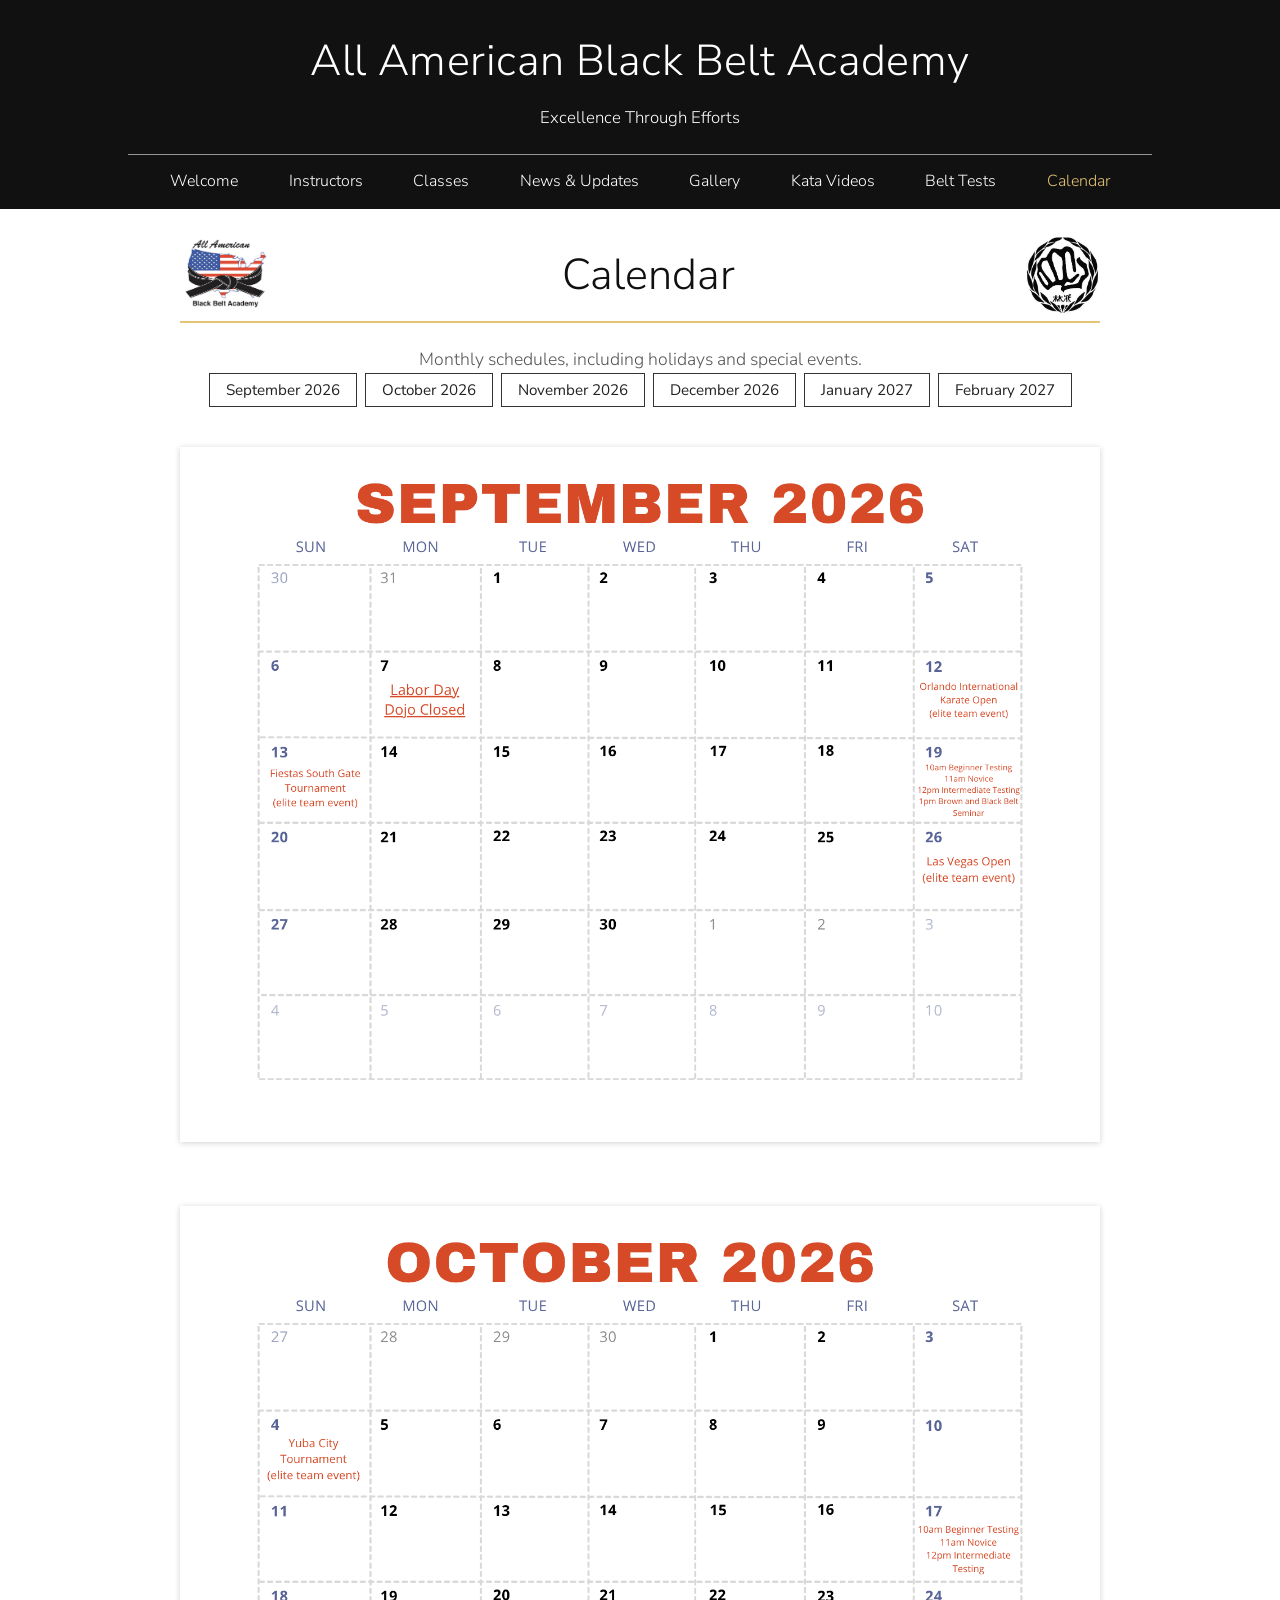
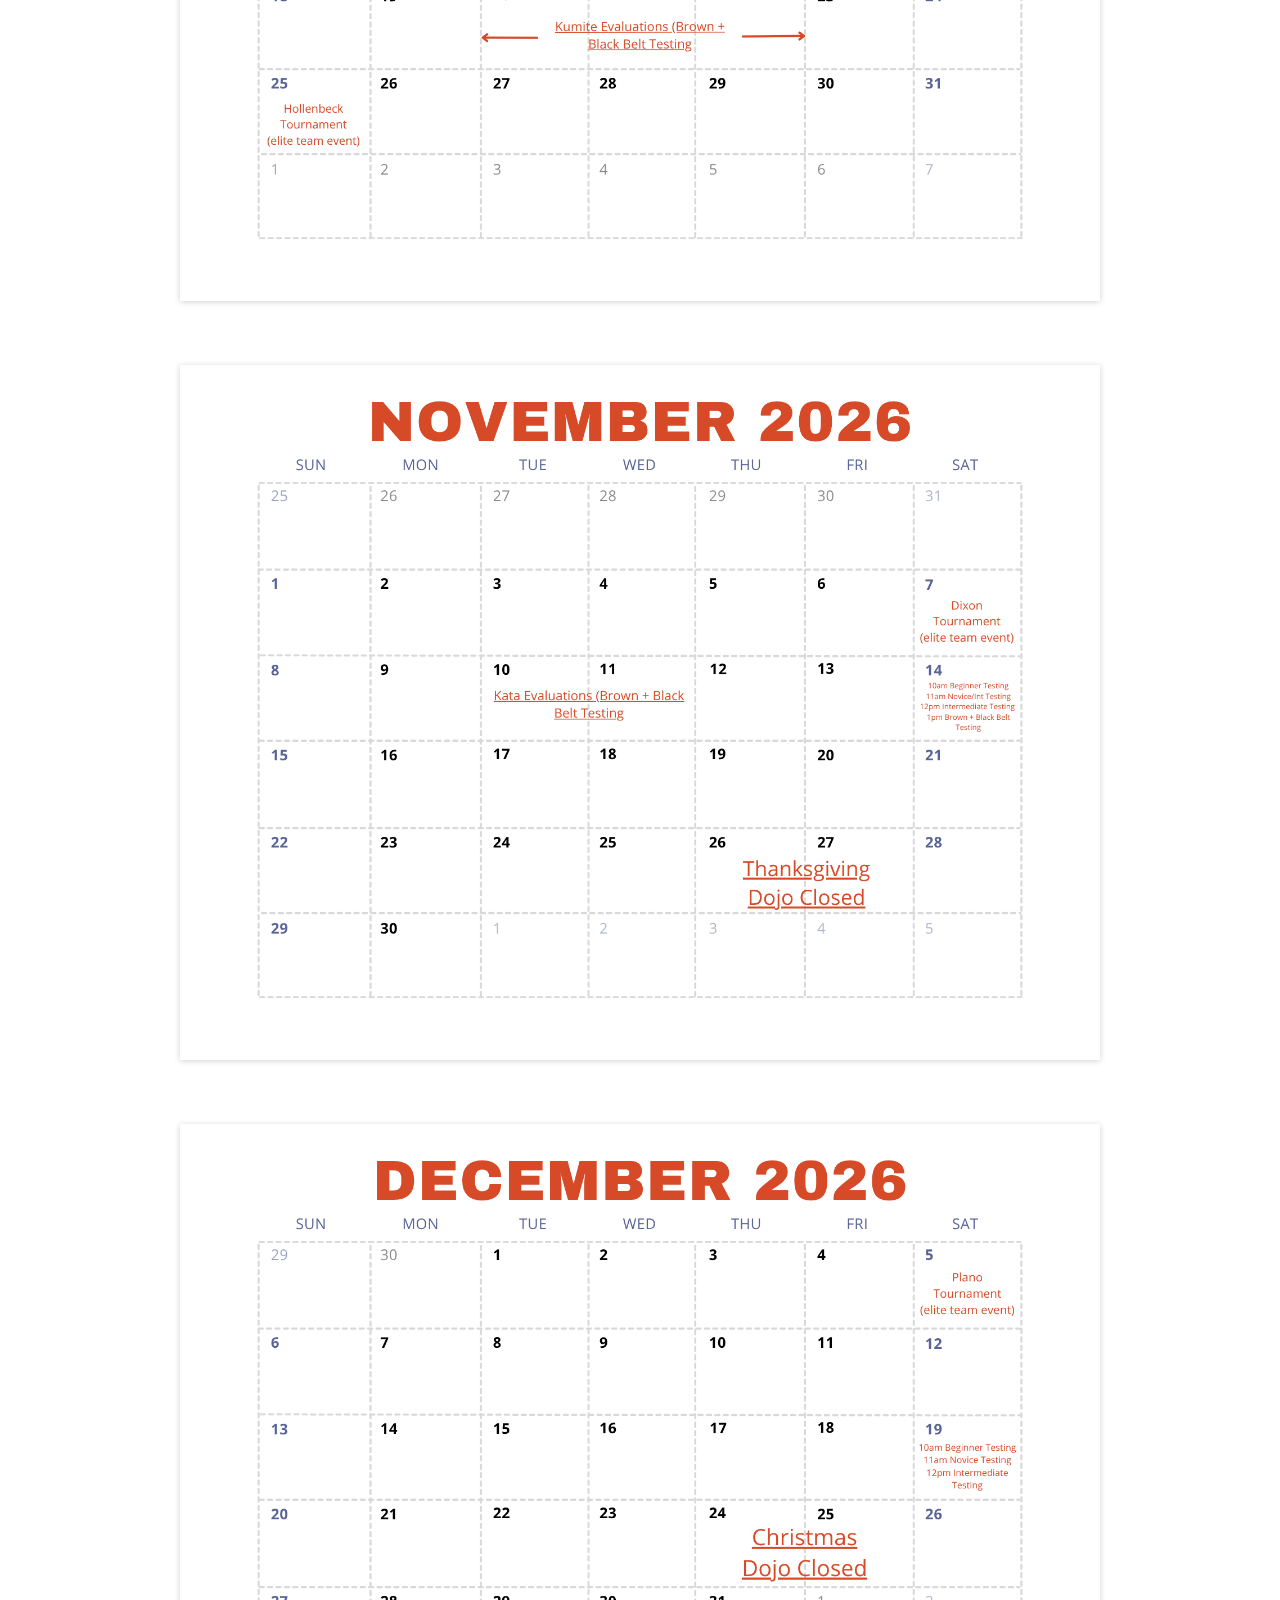
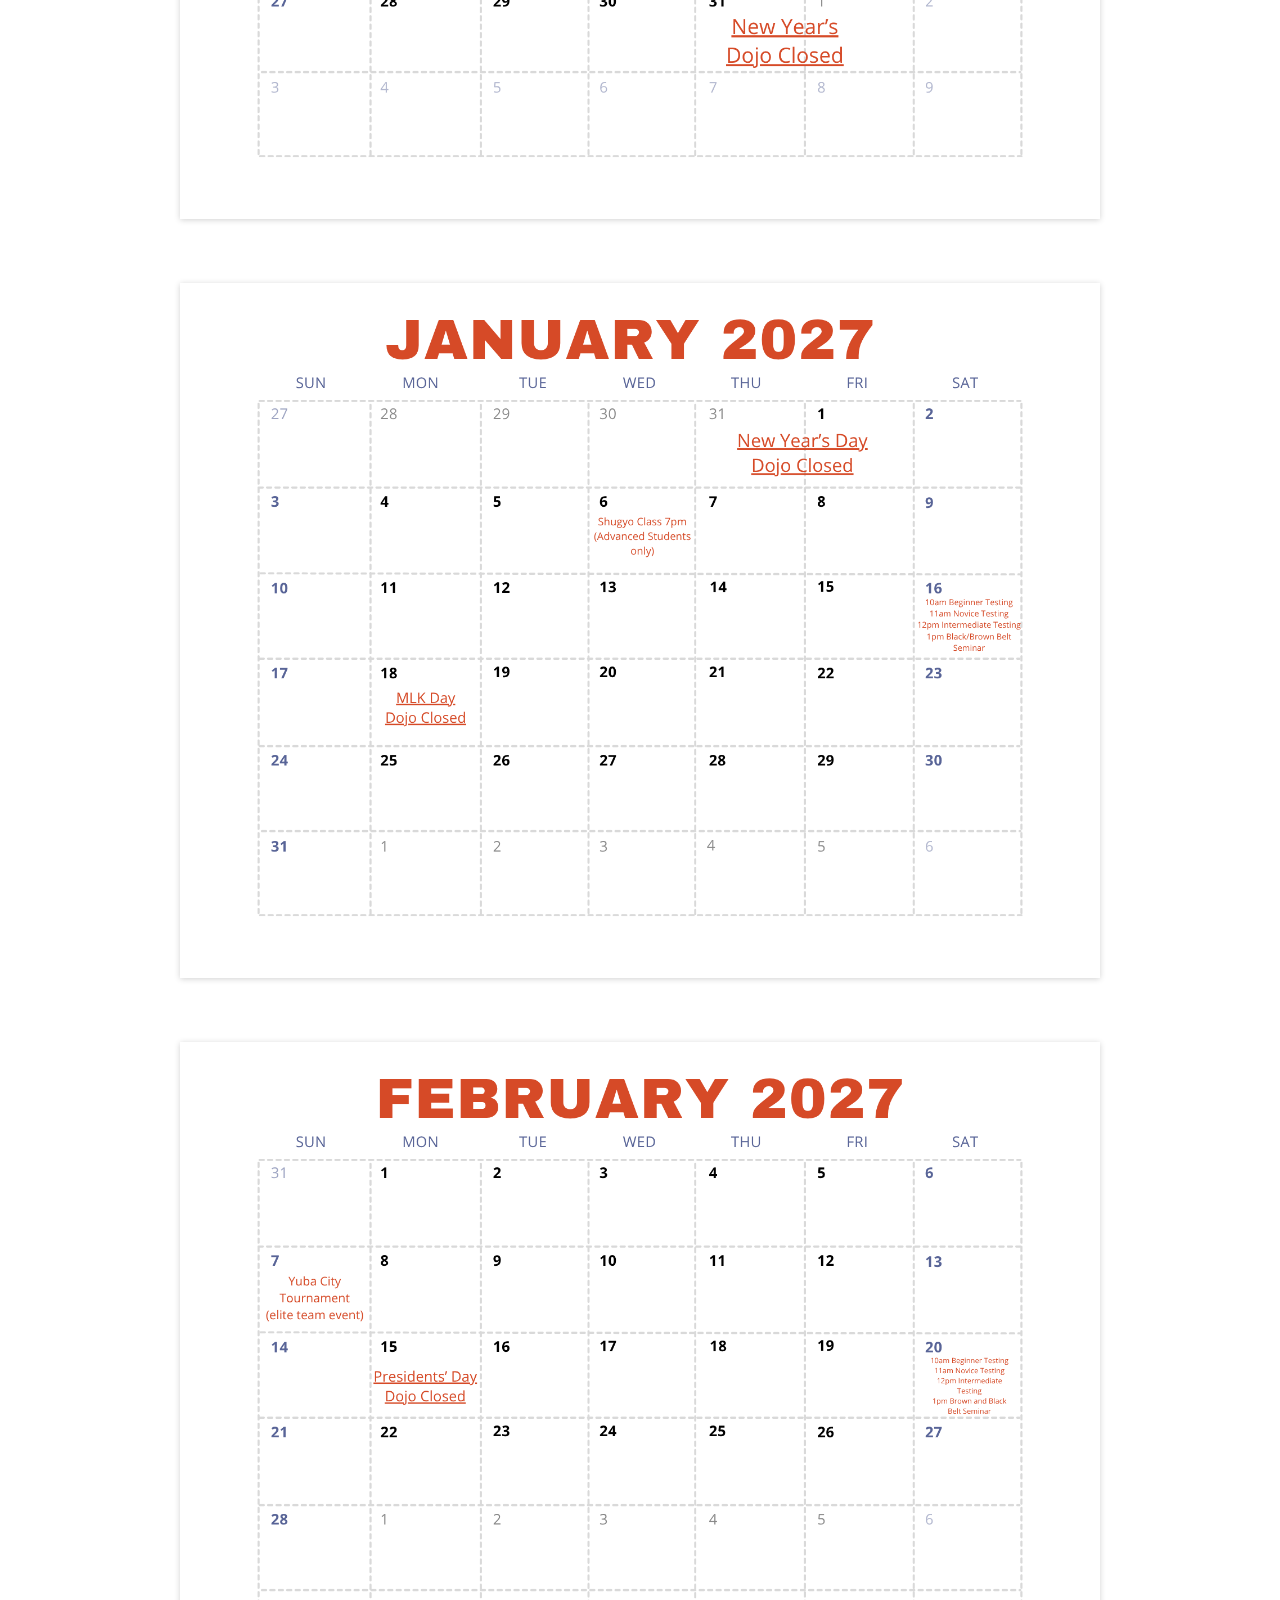
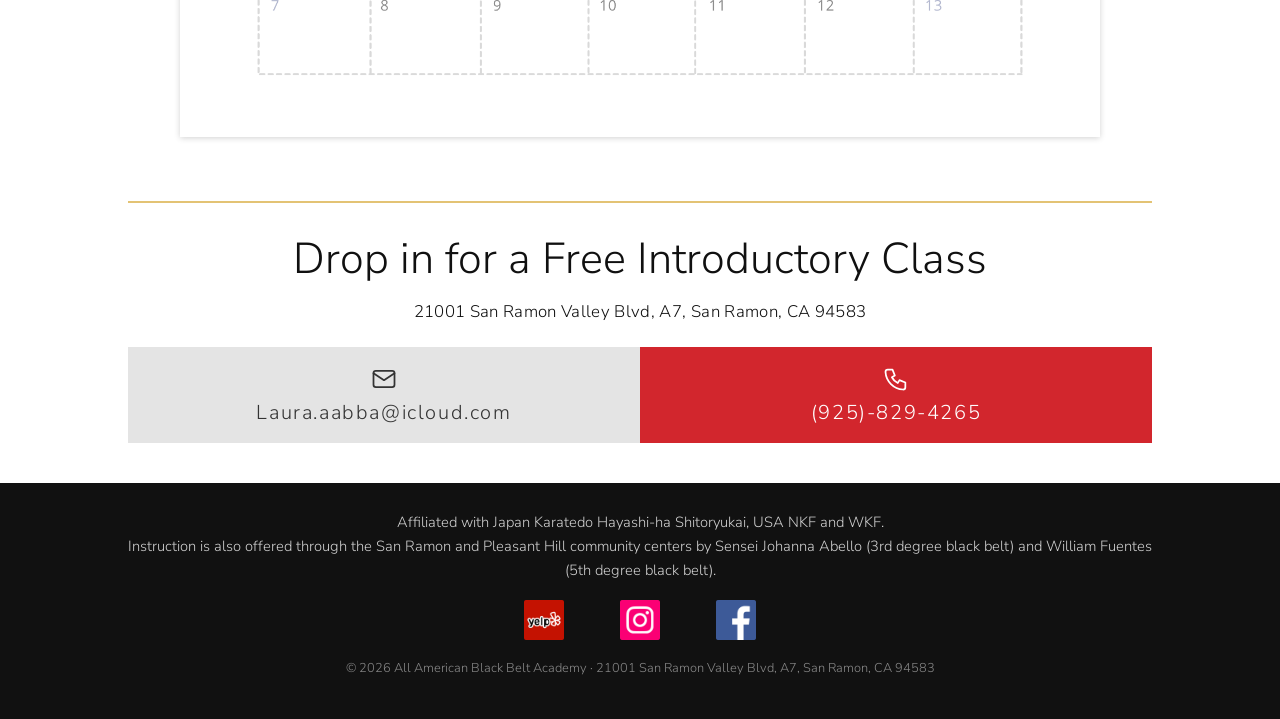
==== calendar.html @ 3a32929c "Belt Tests: real written tests and requirements for 13 ranks Each rank's password unlocks its writte" ====
<!doctype html>
<html lang="en">
<head>
<meta charset="utf-8">
<meta name="viewport" content="width=device-width, initial-scale=1">
<title>Calendar | All American Black Belt Academy</title>
<meta name="description" content="Monthly class calendar for All American Black Belt Academy.">
<link rel="preconnect" href="https://fonts.googleapis.com">
<link rel="preconnect" href="https://fonts.gstatic.com" crossorigin>
<link href="https://fonts.googleapis.com/css2?family=Anton&family=Nunito+Sans:wght@300;400;600&display=swap" rel="stylesheet">
<link rel="stylesheet" href="css/styles.css?v=29ba66ce">
</head>
<body>
<a class="skip" href="#main">Skip to content</a>
<header class="site-header">
  <div class="wrap">
    <a class="brand" href="./"><span class="title">All American Black Belt Academy</span><span class="motto">Excellence Through Efforts</span></a>
    <button class="nav-toggle" aria-expanded="false" aria-controls="nav">Menu</button>
    <nav class="nav" id="nav" aria-label="Main"><ul><li><a href="./">Welcome</a></li><li><a href="instructors">Instructors</a></li><li><a href="classes">Classes</a></li><li><a href="news">News &amp; Updates</a></li><li><a href="gallery">Gallery</a></li><li><a href="kata">Kata Videos</a></li><li><a href="tests">Belt Tests</a></li><li><a href="calendar" aria-current="page">Calendar</a></li></ul></nav>
  </div>
</header>
<main id="main">
<section class="pagehead"><div class="wrap narrow"><div class="headrow"><img class="logo" src="assets/img/sm/logo-aabba.jpg" alt="" width="120" height="93"><h1>Calendar</h1><img class="logo" src="assets/img/sm/logo-hayashi-ha.jpg" alt="" width="96" height="104"></div><hr class="gold"><p class="lead">Monthly schedules, including holidays and special events.</p></div></section><div class="wrap narrow"><div class="filters"><a class="chip" href="#m0">September 2026</a><a class="chip" href="#m1">October 2026</a><a class="chip" href="#m2">November 2026</a><a class="chip" href="#m3">December 2026</a><a class="chip" href="#m4">January 2027</a><a class="chip" href="#m5">February 2027</a></div></div><section class="section" id="m0"><div class="wrap narrow"><div class="cal-frame"><img src="assets/img/calendar-september-2026.png" alt="September 2026 class schedule" loading="eager"></div></div></section><section class="section" id="m1"><div class="wrap narrow"><div class="cal-frame"><img src="assets/img/calendar-october-2026.png" alt="October 2026 class schedule" loading="lazy"></div></div></section><section class="section" id="m2"><div class="wrap narrow"><div class="cal-frame"><img src="assets/img/calendar-november-2026.png" alt="November 2026 class schedule" loading="lazy"></div></div></section><section class="section" id="m3"><div class="wrap narrow"><div class="cal-frame"><img src="assets/img/calendar-december-2026.png" alt="December 2026 class schedule" loading="lazy"></div></div></section><section class="section" id="m4"><div class="wrap narrow"><div class="cal-frame"><img src="assets/img/calendar-january-2027.png" alt="January 2027 class schedule" loading="lazy"></div></div></section><section class="section" id="m5"><div class="wrap narrow"><div class="cal-frame"><img src="assets/img/calendar-february-2027.png" alt="February 2027 class schedule" loading="lazy"></div></div></section><section class="free" id="free-class"><div class="wrap">
  <hr class="gold">
  <h2>Drop in for a Free Introductory Class</h2>
  <p class="addr"><a href="https://www.google.com/maps/search/?api=1&query=21001+San+Ramon+Valley+Blvd,+A7,+San+Ramon,+CA+94583" target="_blank" rel="noopener">21001 San Ramon Valley Blvd, A7, San Ramon, CA 94583</a></p>
  <div class="contact-row">
  <a class="cbtn gray" href="mailto:Laura.aabba@icloud.com"><svg viewBox="0 0 24 24"><rect x="3" y="5" width="18" height="14" rx="2"/><path d="m3 7 9 6 9-6"/></svg><span>Laura.aabba@icloud.com</span></a>
  <a class="cbtn red" href="tel:+19258294265"><svg viewBox="0 0 24 24"><path d="M5 4h4l2 5-2.5 1.5a11 11 0 0 0 5 5L15 13l5 2v4a2 2 0 0 1-2 2A16 16 0 0 1 3 6a2 2 0 0 1 2-2z"/></svg><span>(925)-829-4265</span></a>
</div>
</div></section>
</main>
<footer class="site-footer">
  <div class="wrap">
    <p>Affiliated with <a href="http://hayashiha.jp/english/news/index.html" target="_blank" rel="noopener">Japan Karatedo Hayashi-ha Shitoryukai</a>, <a href="http://www.usankf.org/" target="_blank" rel="noopener">USA NKF</a> and <a href="http://www.wkf.net" target="_blank" rel="noopener">WKF</a>.<br>
    Instruction is also offered through the San Ramon and Pleasant Hill community centers by Sensei Johanna Abello (3rd degree black belt) and William Fuentes (5th degree black belt).</p>
    <div class="social"><a href="https://www.yelp.com/biz/all-american-black-belt-academy-san-ramon" target="_blank" rel="noopener" aria-label="Yelp" title="Yelp"><img src="assets/img/sm/icon-yelp.png" alt="" width="40" height="40"></a><a href="https://www.instagram.com/aabba.karate/" target="_blank" rel="noopener" aria-label="Instagram" title="Instagram"><img src="assets/img/sm/icon-instagram.png" alt="" width="40" height="40"></a><a href="https://www.facebook.com/Shitorkaratedo/" target="_blank" rel="noopener" aria-label="Facebook" title="Facebook"><img src="assets/img/sm/icon-facebook.png" alt="" width="40" height="40"></a></div>
    <p class="copy">&copy; 2026 All American Black Belt Academy &middot; 21001 San Ramon Valley Blvd, A7, San Ramon, CA 94583</p>
  </div>
</footer>
<script src="js/main.js?v=1fa6d47c"></script>

</body>
</html>
---- css/styles.css ----
:root {
  --black: #111111;
  --text: #101010;
  --muted: #555555;
  --gold: #e3c374;
  --red: #d2262d;
  --red-dark: #b01c22;
  --gray: #e4e4e4;
  --page: #f4f4f4;
  --white: #ffffff;
  --font: "Nunito Sans", "Avenir Next", Avenir, "Helvetica Neue", Arial, sans-serif;
  --font-day: "Anton", Impact, "Arial Narrow", sans-serif;
  --wrap: 1024px;
}

*, *::before, *::after { box-sizing: border-box; }
body { margin: 0; font-family: var(--font); font-weight: 300; font-size: 1.1rem; line-height: 1.6; color: var(--text); background: var(--white); }
img { max-width: 100%; display: block; }
a { color: inherit; }
h1, h2, h3 { font-weight: 300; line-height: 1.2; margin: 0 0 .5em; }
p { margin: 0 0 1em; }
.wrap { width: min(var(--wrap), 100% - 32px); margin-inline: auto; }
.wrap.narrow { width: min(920px, 100% - 32px); }
.section { padding-block: 32px; }
hr.gold { border: 0; height: 2px; background: var(--gold); margin: 0; }
.skip { position: absolute; left: -999px; top: 0; background: var(--red); color: #fff; padding: 8px 14px; z-index: 100; }
.skip:focus { left: 8px; top: 8px; }
:focus-visible { outline: 3px solid var(--gold); outline-offset: 3px; }

/* Header: black band, centered title, thin rule, centered menu */
.site-header { background: var(--black); color: #fff; text-align: center; position: relative; z-index: 20; }
.site-header .wrap { padding-block: 26px 0; }
.brand { text-decoration: none; display: block; }
.brand .title { display: block; font-size: clamp(1.7rem, 4.2vw, 2.7rem); font-weight: 300; letter-spacing: .01em; }
.brand .motto { display: block; font-size: 1.05rem; margin-top: 10px; }
.nav { margin-top: 22px; border-top: 1px solid rgba(255, 255, 255, .55); }
.nav ul { display: flex; justify-content: space-evenly; flex-wrap: wrap; gap: 0; list-style: none; margin: 0; padding: 0; }
.nav a { display: block; padding: 14px 8px; text-decoration: none; font-size: 1rem; }
.nav a:hover { color: var(--gold); }
.nav a[aria-current="page"] { color: var(--gold); }
.nav-toggle { display: none; margin: 18px auto 0; background: none; border: 1px solid rgba(255, 255, 255, .55); color: inherit; padding: 8px 20px; font: inherit; cursor: pointer; }
@media (max-width: 760px) {
  .nav-toggle { display: block; }
  .nav { display: none; margin-top: 14px; }
  .nav.open { display: block; }
  .nav ul { flex-direction: column; }
  .nav a { padding: 12px 8px; }
  .site-header .wrap { padding-bottom: 20px; }
}

/* Intro over the belts photo: dark text on a soft white panel so it stays readable */
.hero { position: relative; isolation: isolate; padding-block: 56px; }
.hero-bg { position: absolute; inset: 0; z-index: -1; width: 100%; height: 100%; object-fit: cover; }
.panel { background: rgba(255, 255, 255, .88); padding: 28px 32px; font-size: 1.3rem; line-height: 1.55; max-width: 940px; margin-inline: auto; }
.panel p:last-child { margin-bottom: 0; }
.actions { display: flex; flex-wrap: wrap; justify-content: center; gap: 12px 192px; margin-top: 26px; }
.btn { display: inline-block; min-width: 220px; text-align: center; padding: 12px 26px; font: 400 1.05rem var(--font); letter-spacing: .04em; text-decoration: none; border: 2px solid transparent; }
.btn.red { background: var(--red); color: #fff; }
.btn.red:hover { background: var(--red-dark); }
.btn.outline { border-color: #333; color: #222; }
.btn.outline:hover { background: #333; color: #fff; }
@media (max-width: 600px) { .panel { padding: 20px; font-size: 1.1rem; } .hero { padding-block: 28px; } }

/* Page heading with logos and gold rule */
.pagehead { padding-top: 26px; }
.headrow { display: flex; align-items: center; justify-content: space-between; gap: 16px; padding-bottom: 6px; }
.headrow h1 { flex: 1; text-align: center; font-size: clamp(1.9rem, 5vw, 2.7rem); margin: 0; }
.logo { height: 80px; width: auto; flex: none; }
.headrow .logo:last-child { height: 80px; }
.lead { text-align: center; margin: 22px 0 0; color: var(--muted); }
@media (max-width: 520px) { .logo { height: 44px; } }

/* Day cards (as on the old site) */
.daygrid { display: grid; grid-template-columns: repeat(3, 1fr); gap: 24px; margin-top: 8px; align-items: start; }
.daycard { background: #fff; padding: 20px 20px 16px; min-width: 0; box-shadow: 0 1px 6px rgba(0, 0, 0, .18); }
.daycard h3 { font-family: var(--font-day); font-weight: 400; font-size: 1.6rem; letter-spacing: .04em; color: #333; padding-bottom: 6px; border-bottom: 2px solid var(--gold); margin-bottom: 14px; }
.daycard ul { margin: 0 0 16px; padding-left: 1.1em; font-size: .95rem; line-height: 1.5; }
.daycard li { margin-bottom: 8px; }
.daycard li b { font-weight: 600; }
.daycard li span { color: var(--muted); }
.daycard img { width: 100%; height: auto; aspect-ratio: 480 / 330; object-fit: cover; }
.daycard .belts { color: var(--muted); font-size: .95rem; margin: -6px 0 12px; }
.daycard ul.times { list-style: none; padding: 0; }
.daycard ul.times li { display: flex; justify-content: space-between; gap: 12px; border-top: 1px solid #ddd; padding: 6px 0; margin: 0; }
.daycard ul.times li span { color: var(--text); text-align: right; white-space: nowrap; }
.note { text-align: center; margin: 28px 0 0; font-size: 1rem; color: var(--muted); }
.classcard img { margin-bottom: 16px; aspect-ratio: 540 / 510; object-fit: cover; }
.classcard ul.times { margin-bottom: 0; }
@media (max-width: 900px) { .daygrid { grid-template-columns: repeat(2, 1fr); } }
@media (max-width: 600px) { .daygrid { grid-template-columns: 1fr; gap: 20px; } }

/* Shihan bio */
.shihan h2 { font-size: 1.9rem; text-align: center; margin-bottom: 18px; }
.shihan ul { padding-left: 1.2em; font-size: 1rem; }
.shihan li { margin-bottom: 12px; }

/* Free class + contact */
.free { padding-block: 32px 40px; text-align: center; }
.free h2 { font-size: clamp(1.8rem, 4.5vw, 2.7rem); margin: 30px 0 14px; }
.addr { font-size: 1.05rem; letter-spacing: .02em; margin-bottom: 22px; }
.addr a { text-decoration: none; }
.addr a:hover { text-decoration: underline; }
.contact-row { display: grid; grid-template-columns: 1fr 1fr; }
.cbtn { display: flex; flex-direction: column; align-items: center; justify-content: center; gap: 8px; min-height: 96px; padding: 16px; text-decoration: none; font-size: 1.25rem; letter-spacing: .08em; }
.cbtn svg { width: 28px; height: 28px; fill: none; stroke: currentColor; stroke-width: 1.5; stroke-linecap: round; stroke-linejoin: round; }
.cbtn span { line-height: 1.2; overflow-wrap: anywhere; }
.cbtn.gray { background: var(--gray); color: #333; }
.cbtn.gray:hover { background: #d6d6d6; }
.cbtn.red { background: var(--red); color: #fff; }
.cbtn.red:hover { background: var(--red-dark); }
@media (max-width: 560px) { .contact-row { grid-template-columns: 1fr; } .cbtn { font-size: 1.05rem; } }

/* Instructors */
.people { display: grid; gap: 32px; }
.person { display: grid; grid-template-columns: 240px 1fr; gap: 24px; background: #fff; padding: 20px; box-shadow: 0 1px 6px rgba(0, 0, 0, .18); }
.person img { width: 100%; height: auto; aspect-ratio: 1 / 1; object-fit: cover; object-position: 50% 15%; background: var(--gray); }
.person:first-child img { object-position: 50% 45%; }  /* Carl Hultin's source photo is a tight headshot */
.person h3 { font-family: var(--font-day); font-weight: 400; font-size: 1.6rem; letter-spacing: .03em; color: #333; padding-bottom: 6px; border-bottom: 2px solid var(--gold); }
.person ul { margin: 0; padding-left: 1.1em; font-size: 1rem; }
.person li { margin-bottom: 4px; }
@media (min-width: 561px) and (max-width: 760px) { .person { grid-template-columns: 200px 1fr; } }
@media (max-width: 560px) { .person { grid-template-columns: 1fr; } .person img { max-width: 280px; } }

/* Chips */
.filters { display: flex; flex-wrap: wrap; justify-content: center; gap: 8px; margin-bottom: 8px; }
.chip { border: 1px solid #333; background: transparent; color: #222; padding: 6px 16px; font: 400 .95rem var(--font); cursor: pointer; text-decoration: none; }
.chip:hover { background: var(--gray); }
.chip[aria-pressed="true"] { background: #222; color: #fff; }

/* Carousel */
.carousel { position: relative; }
.carousel.wide { width: 90vw; margin-inline: auto; }
.track { display: flex; overflow-x: auto; scroll-snap-type: x mandatory; scrollbar-width: none; background: #222; }
.track::-webkit-scrollbar { display: none; }
.slide { flex: 0 0 100%; scroll-snap-align: center; aspect-ratio: 5 / 2; }
.slide img { width: 100%; height: 100%; object-fit: cover; }
.car-btn { position: absolute; top: calc(50% - 23px); width: 46px; height: 46px; border: 0; background: rgba(17, 17, 17, .7); color: #fff; font-size: 1.6rem; cursor: pointer; }
.car-btn:hover { background: var(--red); }
.car-btn.prev { left: 0; }
.car-btn.next { right: 0; }
.car-count { text-align: center; color: var(--muted); font-size: .9rem; margin: 4px 0 0; }

/* News */
.year-group { margin-top: 36px; }
.year-group h2 { font-family: var(--font-day); font-weight: 400; font-size: 1.8rem; letter-spacing: .04em; color: #333; padding-bottom: 6px; border-bottom: 2px solid var(--gold); }
.year-group.hide { display: none; }
.news-list { list-style: none; padding: 0; margin: 0; }
.news-item { display: grid; grid-template-columns: 70px 1fr 240px; gap: 20px; padding: 20px 0; border-bottom: 1px solid #ddd; align-items: start; }
.news-body { min-width: 0; }
.news-photo { padding: 0; border: 0; background: var(--gray); cursor: zoom-in; display: block; }
.news-photo img { width: 100%; height: auto; aspect-ratio: 480 / 354; object-fit: cover; }
.news-item.hide { display: none; }
.news-item time { font-weight: 600; font-size: .95rem; color: var(--muted); }
.news-item h3 { margin: 0 0 4px; font-size: 1.15rem; font-weight: 600; }
.news-item p { margin: 8px 0 0; font-size: 1rem; }
.tag { display: inline-block; font-size: .7rem; letter-spacing: .1em; text-transform: uppercase; font-weight: 600; padding: 2px 8px; background: #333; color: #fff; margin-right: 8px; vertical-align: 2px; }
.tag.promotion { background: var(--red); }
.tag.training { background: #2f5d50; }
.tag.event { background: #6a5a8e; }
.medals { display: inline-flex; gap: 12px; font-size: .9rem; font-weight: 600; }
.medals span::before { content: ""; display: inline-block; width: 11px; height: 11px; border-radius: 50%; margin-right: 5px; }
.medals .g::before { background: #d4a72c; }
.medals .s::before { background: #a5a8ad; }
.medals .b::before { background: #b06a3b; }
@media (max-width: 760px) { .news-item { grid-template-columns: 60px 1fr; } .news-photo { grid-column: 2; max-width: 360px; } }
@media (max-width: 560px) { .news-item { grid-template-columns: 1fr; gap: 8px; } .news-photo { grid-column: auto; } }

/* Media */
.shihan h2, .section > .wrap > h2 { font-weight: 300; }
.lightbox { position: fixed; inset: 0; background: rgba(10, 10, 12, .92); z-index: 100; display: none; align-items: center; justify-content: center; padding: 20px; }
.lightbox.open { display: flex; }
.lightbox img { max-height: 90vh; max-width: 100%; }
.lightbox .x { position: absolute; top: 14px; right: 18px; background: none; border: 0; color: #fff; font-size: 2.2rem; cursor: pointer; }

/* Calendar */
.cal-frame { background: #fff; box-shadow: 0 1px 6px rgba(0, 0, 0, .18); padding: 10px; }
.cal-frame img { width: 100%; height: auto; margin-inline: auto; }
.section > .wrap > h2 { text-align: center; }

/* Footer */
.site-footer { background: var(--black); color: rgba(255, 255, 255, .8); padding-block: 28px; font-size: .92rem; text-align: center; }
.site-footer p { margin: 0 0 12px; }
.site-footer a { text-decoration: none; }
.site-footer a:hover { color: var(--gold); text-decoration: underline; }
.social { display: flex; justify-content: center; gap: 56px; margin: 18px 0; }
.social a { display: block; width: 40px; height: 40px; }
.social a:hover { opacity: .8; }
.social img { width: 40px; height: 40px; }
.copy { font-size: .8rem; color: rgba(255, 255, 255, .5); }

/* Gallery */
.masonry { columns: 3 240px; column-gap: 12px; }
.masonry button { display: block; width: 100%; margin: 0 0 12px; padding: 0; border: 0; background: var(--gray); cursor: zoom-in; break-inside: avoid; }
.masonry img { width: 100%; height: auto; }

/* Kata videos */
.kata-card video, .kata-card iframe { display: block; width: 100%; aspect-ratio: 16 / 9; background: #111; border: 0; }
.yt-play { position: relative; display: block; width: 100%; padding: 0; border: 0; background: #111; cursor: pointer; }
.yt-play img { width: 100%; aspect-ratio: 16 / 9; object-fit: cover; opacity: .9; }
.yt-play::after { content: ""; position: absolute; left: 50%; top: 50%; width: 64px; height: 44px; transform: translate(-50%, -50%); border-radius: 12px; background: var(--red) url("data:image/svg+xml,%3Csvg xmlns='http://www.w3.org/2000/svg' viewBox='0 0 24 24'%3E%3Cpath fill='white' d='M8 5v14l11-7z'/%3E%3C/svg%3E") center / 26px no-repeat; }
.yt-play:hover::after { background-color: var(--red-dark); }

/* Belt tests */
.test-box { display: grid; gap: 8px; max-width: 420px; margin: 0 auto; background: #fff; padding: 24px; box-shadow: 0 1px 6px rgba(0, 0, 0, .18); }
.test-box label { font-weight: 600; font-size: .95rem; margin-top: 6px; }
.test-box select, .test-box input[type="password"], .test-box input[type="text"] { font: 400 1.05rem var(--font); padding: 10px 12px; border: 1px solid #999; background: #fff; color: var(--text); width: 100%; }
.test-box .check { display: flex; align-items: center; gap: 8px; font-weight: 400; margin-top: 0; }
.test-box .btn { margin-top: 10px; min-width: 0; }
.test-box .btn:disabled { opacity: .6; cursor: wait; }
#test-msg { margin: 4px 0 0; min-height: 1.5em; font-size: .95rem; }
#test-msg.error { color: var(--red-dark); }
.test-result { margin-top: 32px; text-align: center; }
.test-result h3 { font-family: var(--font-day); font-weight: 400; font-size: 1.8rem; color: #333; }
.test-result .actions { margin: 0 0 18px; gap: 12px 24px; }
.doc-tabs { margin-bottom: 16px; }
.doc-tabs:empty { display: none; }
.test-frame { width: 100%; height: 80vh; border: 1px solid #ccc; background: #fff; }
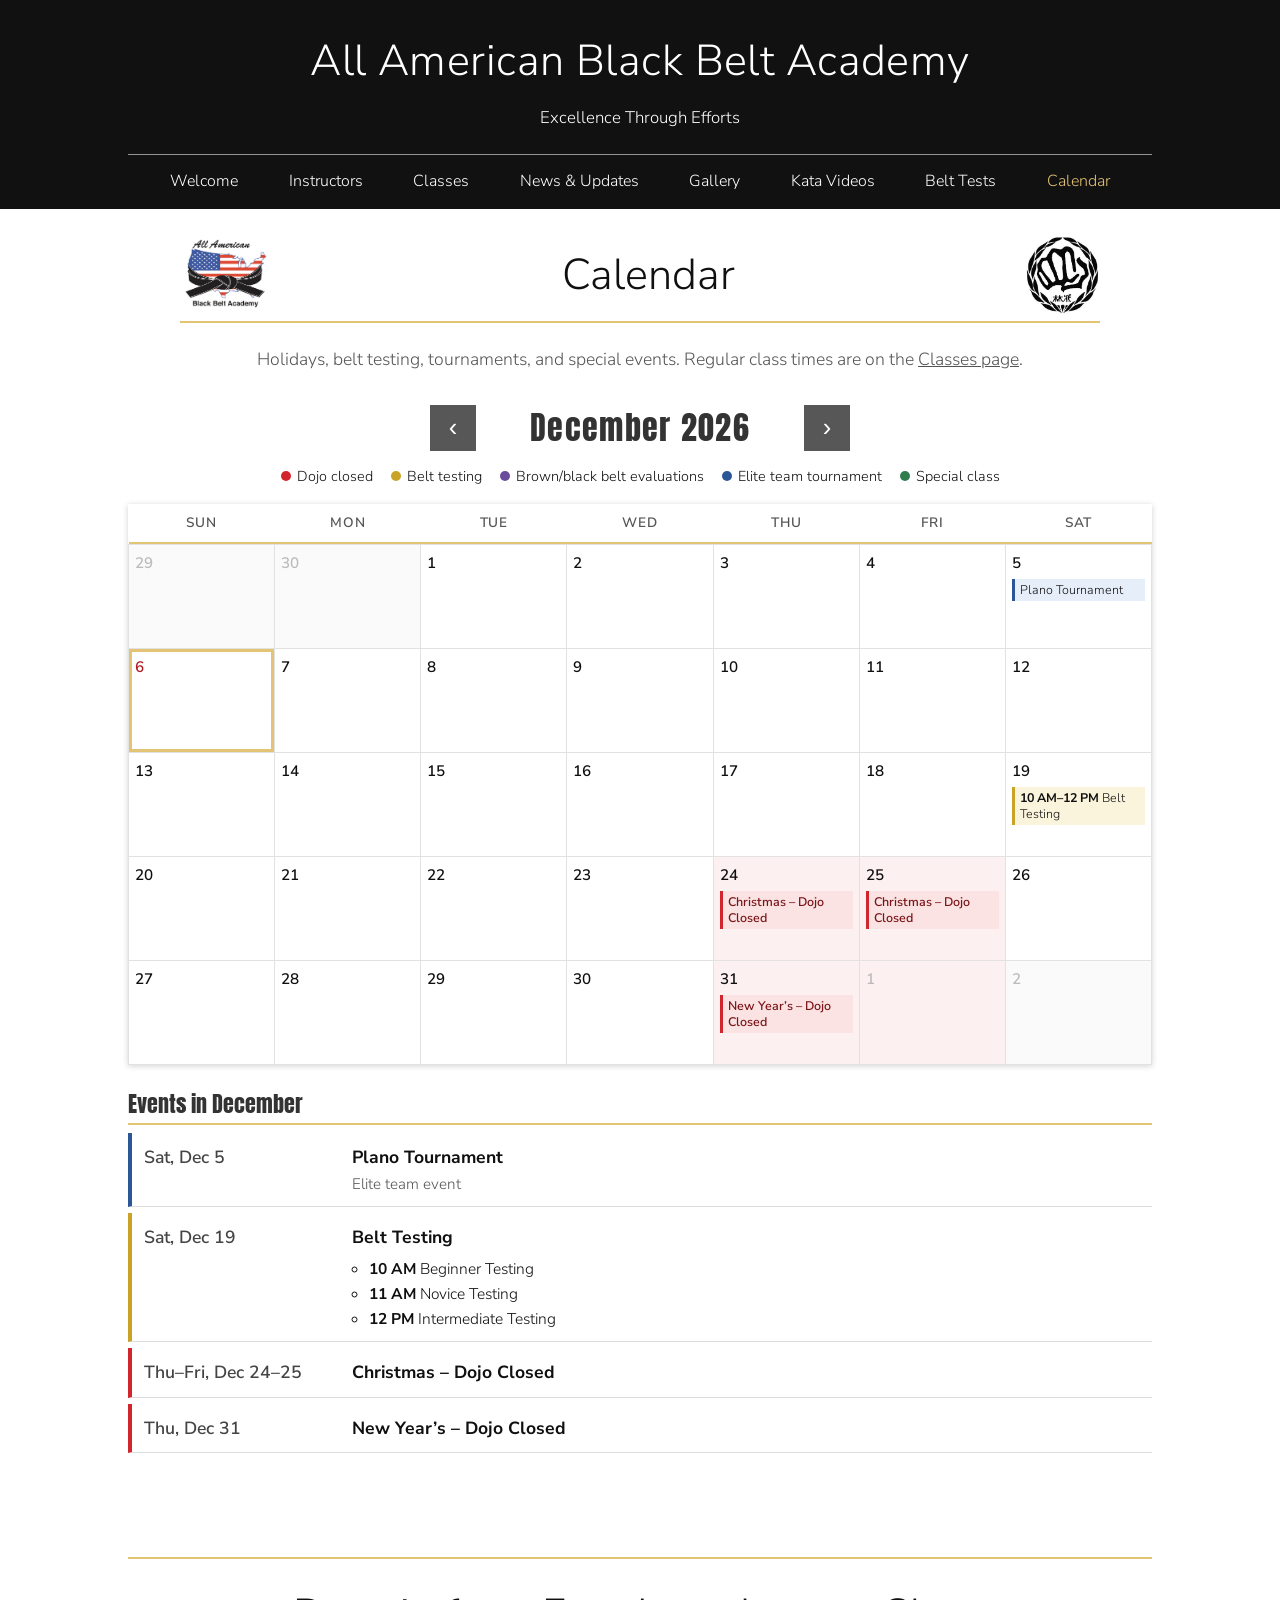
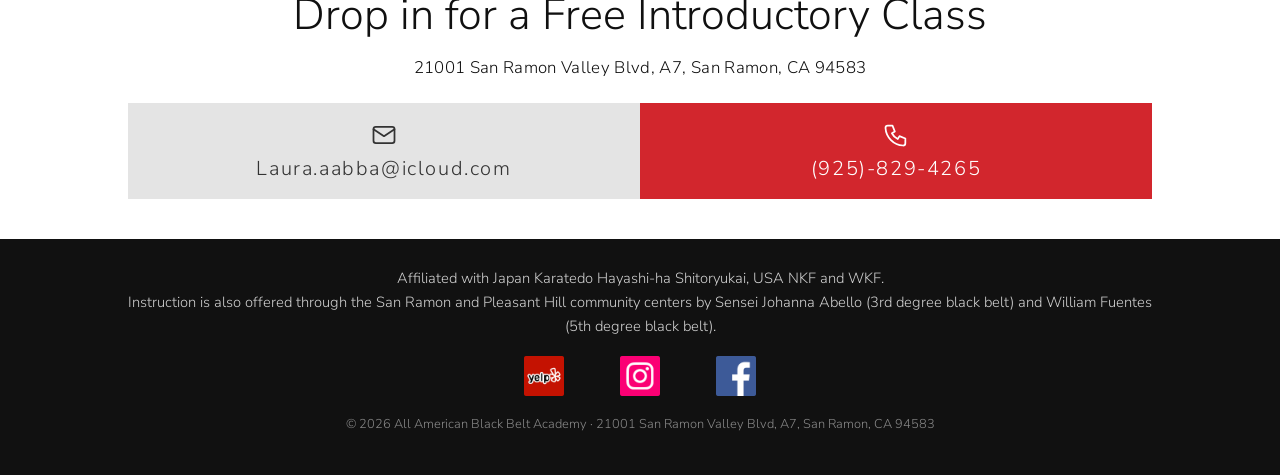
==== commit 81c4c310: "Demo: real calendar page built from data/calendar.json Month grid with previous/next, today highligh" ====
--- a/calendar.html
+++ b/calendar.html
@@ -4,11 +4,11 @@
 <meta charset="utf-8">
 <meta name="viewport" content="width=device-width, initial-scale=1">
 <title>Calendar | All American Black Belt Academy</title>
-<meta name="description" content="Monthly class calendar for All American Black Belt Academy.">
+<meta name="description" content="Dojo calendar for All American Black Belt Academy: holidays, belt testing, tournaments, and special events.">
 <link rel="preconnect" href="https://fonts.googleapis.com">
 <link rel="preconnect" href="https://fonts.gstatic.com" crossorigin>
 <link href="https://fonts.googleapis.com/css2?family=Anton&family=Nunito+Sans:wght@300;400;600&display=swap" rel="stylesheet">
-<link rel="stylesheet" href="css/styles.css?v=29ba66ce">
+<link rel="stylesheet" href="css/styles.css?v=c6d3ccf6">
 </head>
 <body>
 <a class="skip" href="#main">Skip to content</a>
@@ -20,7 +20,46 @@
   </div>
 </header>
 <main id="main">
-<section class="pagehead"><div class="wrap narrow"><div class="headrow"><img class="logo" src="assets/img/sm/logo-aabba.jpg" alt="" width="120" height="93"><h1>Calendar</h1><img class="logo" src="assets/img/sm/logo-hayashi-ha.jpg" alt="" width="96" height="104"></div><hr class="gold"><p class="lead">Monthly schedules, including holidays and special events.</p></div></section><div class="wrap narrow"><div class="filters"><a class="chip" href="#m0">September 2026</a><a class="chip" href="#m1">October 2026</a><a class="chip" href="#m2">November 2026</a><a class="chip" href="#m3">December 2026</a><a class="chip" href="#m4">January 2027</a><a class="chip" href="#m5">February 2027</a></div></div><section class="section" id="m0"><div class="wrap narrow"><div class="cal-frame"><img src="assets/img/calendar-september-2026.png" alt="September 2026 class schedule" loading="eager"></div></div></section><section class="section" id="m1"><div class="wrap narrow"><div class="cal-frame"><img src="assets/img/calendar-october-2026.png" alt="October 2026 class schedule" loading="lazy"></div></div></section><section class="section" id="m2"><div class="wrap narrow"><div class="cal-frame"><img src="assets/img/calendar-november-2026.png" alt="November 2026 class schedule" loading="lazy"></div></div></section><section class="section" id="m3"><div class="wrap narrow"><div class="cal-frame"><img src="assets/img/calendar-december-2026.png" alt="December 2026 class schedule" loading="lazy"></div></div></section><section class="section" id="m4"><div class="wrap narrow"><div class="cal-frame"><img src="assets/img/calendar-january-2027.png" alt="January 2027 class schedule" loading="lazy"></div></div></section><section class="section" id="m5"><div class="wrap narrow"><div class="cal-frame"><img src="assets/img/calendar-february-2027.png" alt="February 2027 class schedule" loading="lazy"></div></div></section><section class="free" id="free-class"><div class="wrap">
+<section class="pagehead"><div class="wrap narrow"><div class="headrow"><img class="logo" src="assets/img/sm/logo-aabba.jpg" alt="" width="120" height="93"><h1>Calendar</h1><img class="logo" src="assets/img/sm/logo-hayashi-ha.jpg" alt="" width="96" height="104"></div><hr class="gold"><p class="lead">Holidays, belt testing, tournaments, and special events. Regular class times are on the <a href="classes">Classes page</a>.</p></div></section>
+<section class="section"><div class="wrap">
+  <div class="cal-nav" hidden>
+    <button type="button" class="car-btn cal-prev" aria-label="Previous month">&#8249;</button>
+    <h2 class="cal-title" aria-live="polite"></h2>
+    <button type="button" class="car-btn cal-next" aria-label="Next month">&#8250;</button>
+  </div>
+  <div class="cal-legend"><span class="cal-key closed"><i class="dot closed"></i>Dojo closed</span><span class="cal-key testing"><i class="dot testing"></i>Belt testing</span><span class="cal-key evaluation"><i class="dot evaluation"></i>Brown/black belt evaluations</span><span class="cal-key tournament"><i class="dot tournament"></i>Elite team tournament</span><span class="cal-key class"><i class="dot class"></i>Special class</span></div>
+  <div class="cal-month" id="m-2026-09" data-month="2026-09" data-label="September 2026">
+  <h2 class="cal-month-name">September 2026</h2>
+  <table class="cal-grid"><caption class="sr">September 2026</caption><thead><tr><th scope="col"><abbr title="Sunday">Sun</abbr></th><th scope="col"><abbr title="Monday">Mon</abbr></th><th scope="col"><abbr title="Tuesday">Tue</abbr></th><th scope="col"><abbr title="Wednesday">Wed</abbr></th><th scope="col"><abbr title="Thursday">Thu</abbr></th><th scope="col"><abbr title="Friday">Fri</abbr></th><th scope="col"><abbr title="Saturday">Sat</abbr></th></tr></thead><tbody><tr><td class="out" data-date="2026-08-30"><span class="cal-day">30</span></td><td class="out" data-date="2026-08-31"><span class="cal-day">31</span></td><td class="" data-date="2026-09-01"><span class="cal-day">1</span></td><td class="" data-date="2026-09-02"><span class="cal-day">2</span></td><td class="" data-date="2026-09-03"><span class="cal-day">3</span></td><td class="" data-date="2026-09-04"><span class="cal-day">4</span></td><td class="" data-date="2026-09-05"><span class="cal-day">5</span></td></tr><tr><td class="" data-date="2026-09-06"><span class="cal-day">6</span></td><td class="is-closed" data-date="2026-09-07"><span class="cal-day">7</span><span class="dots"><i class="dot closed"></i></span><div class="cal-ev closed">Labor Day – Dojo Closed</div></td><td class="" data-date="2026-09-08"><span class="cal-day">8</span></td><td class="" data-date="2026-09-09"><span class="cal-day">9</span></td><td class="" data-date="2026-09-10"><span class="cal-day">10</span></td><td class="" data-date="2026-09-11"><span class="cal-day">11</span></td><td class="" data-date="2026-09-12"><span class="cal-day">12</span><span class="dots"><i class="dot tournament"></i></span><div class="cal-ev tournament">Orlando International Karate Open</div></td></tr><tr><td class="" data-date="2026-09-13"><span class="cal-day">13</span><span class="dots"><i class="dot tournament"></i></span><div class="cal-ev tournament">Fiestas South Gate Tournament</div></td><td class="" data-date="2026-09-14"><span class="cal-day">14</span></td><td class="" data-date="2026-09-15"><span class="cal-day">15</span></td><td class="" data-date="2026-09-16"><span class="cal-day">16</span></td><td class="" data-date="2026-09-17"><span class="cal-day">17</span></td><td class="" data-date="2026-09-18"><span class="cal-day">18</span></td><td class="" data-date="2026-09-19"><span class="cal-day">19</span><span class="dots"><i class="dot testing"></i></span><div class="cal-ev testing"><span class="t">10 AM–1 PM</span> Belt Testing</div></td></tr><tr><td class="" data-date="2026-09-20"><span class="cal-day">20</span></td><td class="" data-date="2026-09-21"><span class="cal-day">21</span></td><td class="" data-date="2026-09-22"><span class="cal-day">22</span></td><td class="" data-date="2026-09-23"><span class="cal-day">23</span></td><td class="" data-date="2026-09-24"><span class="cal-day">24</span></td><td class="" data-date="2026-09-25"><span class="cal-day">25</span></td><td class="" data-date="2026-09-26"><span class="cal-day">26</span><span class="dots"><i class="dot tournament"></i></span><div class="cal-ev tournament">Las Vegas Open</div></td></tr><tr><td class="" data-date="2026-09-27"><span class="cal-day">27</span></td><td class="" data-date="2026-09-28"><span class="cal-day">28</span></td><td class="" data-date="2026-09-29"><span class="cal-day">29</span></td><td class="" data-date="2026-09-30"><span class="cal-day">30</span></td><td class="out" data-date="2026-10-01"><span class="cal-day">1</span></td><td class="out" data-date="2026-10-02"><span class="cal-day">2</span></td><td class="out" data-date="2026-10-03"><span class="cal-day">3</span></td></tr></tbody></table>
+  <h3 class="cal-list-head">Events in September</h3>
+  <ul class="cal-list"><li class="closed"><span class="when">Mon, Sep 7</span><span class="what"><b>Labor Day – Dojo Closed</b></span></li><li class="tournament"><span class="when">Sat, Sep 12</span><span class="what"><b>Orlando International Karate Open</b><span class="cal-note">Elite team event</span></span></li><li class="tournament"><span class="when">Sun, Sep 13</span><span class="what"><b>Fiestas South Gate Tournament</b><span class="cal-note">Elite team event</span></span></li><li class="testing"><span class="when">Sat, Sep 19</span><span class="what"><b>Belt Testing</b><ul><li><b>10 AM</b> Beginner Testing</li><li><b>11 AM</b> Novice</li><li><b>12 PM</b> Intermediate Testing</li><li><b>1 PM</b> Brown and Black Belt Seminar</li></ul></span></li><li class="tournament"><span class="when">Sat, Sep 26</span><span class="what"><b>Las Vegas Open</b><span class="cal-note">Elite team event</span></span></li></ul>
+</div><div class="cal-month" id="m-2026-10" data-month="2026-10" data-label="October 2026">
+  <h2 class="cal-month-name">October 2026</h2>
+  <table class="cal-grid"><caption class="sr">October 2026</caption><thead><tr><th scope="col"><abbr title="Sunday">Sun</abbr></th><th scope="col"><abbr title="Monday">Mon</abbr></th><th scope="col"><abbr title="Tuesday">Tue</abbr></th><th scope="col"><abbr title="Wednesday">Wed</abbr></th><th scope="col"><abbr title="Thursday">Thu</abbr></th><th scope="col"><abbr title="Friday">Fri</abbr></th><th scope="col"><abbr title="Saturday">Sat</abbr></th></tr></thead><tbody><tr><td class="out" data-date="2026-09-27"><span class="cal-day">27</span></td><td class="out" data-date="2026-09-28"><span class="cal-day">28</span></td><td class="out" data-date="2026-09-29"><span class="cal-day">29</span></td><td class="out" data-date="2026-09-30"><span class="cal-day">30</span></td><td class="" data-date="2026-10-01"><span class="cal-day">1</span></td><td class="" data-date="2026-10-02"><span class="cal-day">2</span></td><td class="" data-date="2026-10-03"><span class="cal-day">3</span></td></tr><tr><td class="" data-date="2026-10-04"><span class="cal-day">4</span><span class="dots"><i class="dot tournament"></i></span><div class="cal-ev tournament">Yuba City Tournament</div></td><td class="" data-date="2026-10-05"><span class="cal-day">5</span></td><td class="" data-date="2026-10-06"><span class="cal-day">6</span></td><td class="" data-date="2026-10-07"><span class="cal-day">7</span></td><td class="" data-date="2026-10-08"><span class="cal-day">8</span></td><td class="" data-date="2026-10-09"><span class="cal-day">9</span></td><td class="" data-date="2026-10-10"><span class="cal-day">10</span></td></tr><tr><td class="" data-date="2026-10-11"><span class="cal-day">11</span></td><td class="" data-date="2026-10-12"><span class="cal-day">12</span></td><td class="" data-date="2026-10-13"><span class="cal-day">13</span></td><td class="" data-date="2026-10-14"><span class="cal-day">14</span></td><td class="" data-date="2026-10-15"><span class="cal-day">15</span></td><td class="" data-date="2026-10-16"><span class="cal-day">16</span></td><td class="" data-date="2026-10-17"><span class="cal-day">17</span><span class="dots"><i class="dot testing"></i></span><div class="cal-ev testing"><span class="t">10 AM–12 PM</span> Belt Testing</div></td></tr><tr><td class="" data-date="2026-10-18"><span class="cal-day">18</span></td><td class="" data-date="2026-10-19"><span class="cal-day">19</span></td><td class="" data-date="2026-10-20"><span class="cal-day">20</span><span class="dots"><i class="dot evaluation"></i></span><div class="cal-ev evaluation">Kumite Evaluations</div></td><td class="" data-date="2026-10-21"><span class="cal-day">21</span><span class="dots"><i class="dot evaluation"></i></span><div class="cal-ev evaluation">Kumite Evaluations</div></td><td class="" data-date="2026-10-22"><span class="cal-day">22</span><span class="dots"><i class="dot evaluation"></i></span><div class="cal-ev evaluation">Kumite Evaluations</div></td><td class="" data-date="2026-10-23"><span class="cal-day">23</span></td><td class="" data-date="2026-10-24"><span class="cal-day">24</span></td></tr><tr><td class="" data-date="2026-10-25"><span class="cal-day">25</span><span class="dots"><i class="dot tournament"></i></span><div class="cal-ev tournament">Hollenbeck Tournament</div></td><td class="" data-date="2026-10-26"><span class="cal-day">26</span></td><td class="" data-date="2026-10-27"><span class="cal-day">27</span></td><td class="" data-date="2026-10-28"><span class="cal-day">28</span></td><td class="" data-date="2026-10-29"><span class="cal-day">29</span></td><td class="" data-date="2026-10-30"><span class="cal-day">30</span></td><td class="" data-date="2026-10-31"><span class="cal-day">31</span></td></tr></tbody></table>
+  <h3 class="cal-list-head">Events in October</h3>
+  <ul class="cal-list"><li class="tournament"><span class="when">Sun, Oct 4</span><span class="what"><b>Yuba City Tournament</b><span class="cal-note">Elite team event</span></span></li><li class="testing"><span class="when">Sat, Oct 17</span><span class="what"><b>Belt Testing</b><ul><li><b>10 AM</b> Beginner Testing</li><li><b>11 AM</b> Novice</li><li><b>12 PM</b> Intermediate Testing</li></ul></span></li><li class="evaluation"><span class="when">Tue–Thu, Oct 20–22</span><span class="what"><b>Kumite Evaluations</b><span class="cal-note">Brown + Black Belt Testing</span></span></li><li class="tournament"><span class="when">Sun, Oct 25</span><span class="what"><b>Hollenbeck Tournament</b><span class="cal-note">Elite team event</span></span></li></ul>
+</div><div class="cal-month" id="m-2026-11" data-month="2026-11" data-label="November 2026">
+  <h2 class="cal-month-name">November 2026</h2>
+  <table class="cal-grid"><caption class="sr">November 2026</caption><thead><tr><th scope="col"><abbr title="Sunday">Sun</abbr></th><th scope="col"><abbr title="Monday">Mon</abbr></th><th scope="col"><abbr title="Tuesday">Tue</abbr></th><th scope="col"><abbr title="Wednesday">Wed</abbr></th><th scope="col"><abbr title="Thursday">Thu</abbr></th><th scope="col"><abbr title="Friday">Fri</abbr></th><th scope="col"><abbr title="Saturday">Sat</abbr></th></tr></thead><tbody><tr><td class="" data-date="2026-11-01"><span class="cal-day">1</span></td><td class="" data-date="2026-11-02"><span class="cal-day">2</span></td><td class="" data-date="2026-11-03"><span class="cal-day">3</span></td><td class="" data-date="2026-11-04"><span class="cal-day">4</span></td><td class="" data-date="2026-11-05"><span class="cal-day">5</span></td><td class="" data-date="2026-11-06"><span class="cal-day">6</span></td><td class="" data-date="2026-11-07"><span class="cal-day">7</span><span class="dots"><i class="dot tournament"></i></span><div class="cal-ev tournament">Dixon Tournament</div></td></tr><tr><td class="" data-date="2026-11-08"><span class="cal-day">8</span></td><td class="" data-date="2026-11-09"><span class="cal-day">9</span></td><td class="" data-date="2026-11-10"><span class="cal-day">10</span><span class="dots"><i class="dot evaluation"></i></span><div class="cal-ev evaluation">Kata Evaluations</div></td><td class="" data-date="2026-11-11"><span class="cal-day">11</span><span class="dots"><i class="dot evaluation"></i></span><div class="cal-ev evaluation">Kata Evaluations</div></td><td class="" data-date="2026-11-12"><span class="cal-day">12</span></td><td class="" data-date="2026-11-13"><span class="cal-day">13</span></td><td class="" data-date="2026-11-14"><span class="cal-day">14</span><span class="dots"><i class="dot testing"></i></span><div class="cal-ev testing"><span class="t">10 AM–1 PM</span> Belt Testing</div></td></tr><tr><td class="" data-date="2026-11-15"><span class="cal-day">15</span></td><td class="" data-date="2026-11-16"><span class="cal-day">16</span></td><td class="" data-date="2026-11-17"><span class="cal-day">17</span></td><td class="" data-date="2026-11-18"><span class="cal-day">18</span></td><td class="" data-date="2026-11-19"><span class="cal-day">19</span></td><td class="" data-date="2026-11-20"><span class="cal-day">20</span></td><td class="" data-date="2026-11-21"><span class="cal-day">21</span></td></tr><tr><td class="" data-date="2026-11-22"><span class="cal-day">22</span></td><td class="" data-date="2026-11-23"><span class="cal-day">23</span></td><td class="" data-date="2026-11-24"><span class="cal-day">24</span></td><td class="" data-date="2026-11-25"><span class="cal-day">25</span></td><td class="is-closed" data-date="2026-11-26"><span class="cal-day">26</span><span class="dots"><i class="dot closed"></i></span><div class="cal-ev closed">Thanksgiving – Dojo Closed</div></td><td class="is-closed" data-date="2026-11-27"><span class="cal-day">27</span><span class="dots"><i class="dot closed"></i></span><div class="cal-ev closed">Thanksgiving – Dojo Closed</div></td><td class="" data-date="2026-11-28"><span class="cal-day">28</span></td></tr><tr><td class="" data-date="2026-11-29"><span class="cal-day">29</span></td><td class="" data-date="2026-11-30"><span class="cal-day">30</span></td><td class="out" data-date="2026-12-01"><span class="cal-day">1</span></td><td class="out" data-date="2026-12-02"><span class="cal-day">2</span></td><td class="out" data-date="2026-12-03"><span class="cal-day">3</span></td><td class="out" data-date="2026-12-04"><span class="cal-day">4</span></td><td class="out" data-date="2026-12-05"><span class="cal-day">5</span></td></tr></tbody></table>
+  <h3 class="cal-list-head">Events in November</h3>
+  <ul class="cal-list"><li class="tournament"><span class="when">Sat, Nov 7</span><span class="what"><b>Dixon Tournament</b><span class="cal-note">Elite team event</span></span></li><li class="evaluation"><span class="when">Tue–Wed, Nov 10–11</span><span class="what"><b>Kata Evaluations</b><span class="cal-note">Brown + Black Belt Testing</span></span></li><li class="testing"><span class="when">Sat, Nov 14</span><span class="what"><b>Belt Testing</b><ul><li><b>10 AM</b> Beginner Testing</li><li><b>11 AM</b> Novice/Int Testing</li><li><b>12 PM</b> Intermediate Testing</li><li><b>1 PM</b> Brown + Black Belt Testing</li></ul></span></li><li class="closed"><span class="when">Thu–Fri, Nov 26–27</span><span class="what"><b>Thanksgiving – Dojo Closed</b></span></li></ul>
+</div><div class="cal-month" id="m-2026-12" data-month="2026-12" data-label="December 2026">
+  <h2 class="cal-month-name">December 2026</h2>
+  <table class="cal-grid"><caption class="sr">December 2026</caption><thead><tr><th scope="col"><abbr title="Sunday">Sun</abbr></th><th scope="col"><abbr title="Monday">Mon</abbr></th><th scope="col"><abbr title="Tuesday">Tue</abbr></th><th scope="col"><abbr title="Wednesday">Wed</abbr></th><th scope="col"><abbr title="Thursday">Thu</abbr></th><th scope="col"><abbr title="Friday">Fri</abbr></th><th scope="col"><abbr title="Saturday">Sat</abbr></th></tr></thead><tbody><tr><td class="out" data-date="2026-11-29"><span class="cal-day">29</span></td><td class="out" data-date="2026-11-30"><span class="cal-day">30</span></td><td class="" data-date="2026-12-01"><span class="cal-day">1</span></td><td class="" data-date="2026-12-02"><span class="cal-day">2</span></td><td class="" data-date="2026-12-03"><span class="cal-day">3</span></td><td class="" data-date="2026-12-04"><span class="cal-day">4</span></td><td class="" data-date="2026-12-05"><span class="cal-day">5</span><span class="dots"><i class="dot tournament"></i></span><div class="cal-ev tournament">Plano Tournament</div></td></tr><tr><td class="" data-date="2026-12-06"><span class="cal-day">6</span></td><td class="" data-date="2026-12-07"><span class="cal-day">7</span></td><td class="" data-date="2026-12-08"><span class="cal-day">8</span></td><td class="" data-date="2026-12-09"><span class="cal-day">9</span></td><td class="" data-date="2026-12-10"><span class="cal-day">10</span></td><td class="" data-date="2026-12-11"><span class="cal-day">11</span></td><td class="" data-date="2026-12-12"><span class="cal-day">12</span></td></tr><tr><td class="" data-date="2026-12-13"><span class="cal-day">13</span></td><td class="" data-date="2026-12-14"><span class="cal-day">14</span></td><td class="" data-date="2026-12-15"><span class="cal-day">15</span></td><td class="" data-date="2026-12-16"><span class="cal-day">16</span></td><td class="" data-date="2026-12-17"><span class="cal-day">17</span></td><td class="" data-date="2026-12-18"><span class="cal-day">18</span></td><td class="" data-date="2026-12-19"><span class="cal-day">19</span><span class="dots"><i class="dot testing"></i></span><div class="cal-ev testing"><span class="t">10 AM–12 PM</span> Belt Testing</div></td></tr><tr><td class="" data-date="2026-12-20"><span class="cal-day">20</span></td><td class="" data-date="2026-12-21"><span class="cal-day">21</span></td><td class="" data-date="2026-12-22"><span class="cal-day">22</span></td><td class="" data-date="2026-12-23"><span class="cal-day">23</span></td><td class="is-closed" data-date="2026-12-24"><span class="cal-day">24</span><span class="dots"><i class="dot closed"></i></span><div class="cal-ev closed">Christmas – Dojo Closed</div></td><td class="is-closed" data-date="2026-12-25"><span class="cal-day">25</span><span class="dots"><i class="dot closed"></i></span><div class="cal-ev closed">Christmas – Dojo Closed</div></td><td class="" data-date="2026-12-26"><span class="cal-day">26</span></td></tr><tr><td class="" data-date="2026-12-27"><span class="cal-day">27</span></td><td class="" data-date="2026-12-28"><span class="cal-day">28</span></td><td class="" data-date="2026-12-29"><span class="cal-day">29</span></td><td class="" data-date="2026-12-30"><span class="cal-day">30</span></td><td class="is-closed" data-date="2026-12-31"><span class="cal-day">31</span><span class="dots"><i class="dot closed"></i></span><div class="cal-ev closed">New Year’s – Dojo Closed</div></td><td class="out is-closed" data-date="2027-01-01"><span class="cal-day">1</span></td><td class="out" data-date="2027-01-02"><span class="cal-day">2</span></td></tr></tbody></table>
+  <h3 class="cal-list-head">Events in December</h3>
+  <ul class="cal-list"><li class="tournament"><span class="when">Sat, Dec 5</span><span class="what"><b>Plano Tournament</b><span class="cal-note">Elite team event</span></span></li><li class="testing"><span class="when">Sat, Dec 19</span><span class="what"><b>Belt Testing</b><ul><li><b>10 AM</b> Beginner Testing</li><li><b>11 AM</b> Novice Testing</li><li><b>12 PM</b> Intermediate Testing</li></ul></span></li><li class="closed"><span class="when">Thu–Fri, Dec 24–25</span><span class="what"><b>Christmas – Dojo Closed</b></span></li><li class="closed"><span class="when">Thu, Dec 31</span><span class="what"><b>New Year’s – Dojo Closed</b></span></li></ul>
+</div><div class="cal-month" id="m-2027-01" data-month="2027-01" data-label="January 2027">
+  <h2 class="cal-month-name">January 2027</h2>
+  <table class="cal-grid"><caption class="sr">January 2027</caption><thead><tr><th scope="col"><abbr title="Sunday">Sun</abbr></th><th scope="col"><abbr title="Monday">Mon</abbr></th><th scope="col"><abbr title="Tuesday">Tue</abbr></th><th scope="col"><abbr title="Wednesday">Wed</abbr></th><th scope="col"><abbr title="Thursday">Thu</abbr></th><th scope="col"><abbr title="Friday">Fri</abbr></th><th scope="col"><abbr title="Saturday">Sat</abbr></th></tr></thead><tbody><tr><td class="out" data-date="2026-12-27"><span class="cal-day">27</span></td><td class="out" data-date="2026-12-28"><span class="cal-day">28</span></td><td class="out" data-date="2026-12-29"><span class="cal-day">29</span></td><td class="out" data-date="2026-12-30"><span class="cal-day">30</span></td><td class="out is-closed" data-date="2026-12-31"><span class="cal-day">31</span></td><td class="is-closed" data-date="2027-01-01"><span class="cal-day">1</span><span class="dots"><i class="dot closed"></i></span><div class="cal-ev closed">New Year’s Day – Dojo Closed</div></td><td class="" data-date="2027-01-02"><span class="cal-day">2</span></td></tr><tr><td class="" data-date="2027-01-03"><span class="cal-day">3</span></td><td class="" data-date="2027-01-04"><span class="cal-day">4</span></td><td class="" data-date="2027-01-05"><span class="cal-day">5</span></td><td class="" data-date="2027-01-06"><span class="cal-day">6</span><span class="dots"><i class="dot class"></i></span><div class="cal-ev class"><span class="t">7 PM</span> Shugyo Class</div></td><td class="" data-date="2027-01-07"><span class="cal-day">7</span></td><td class="" data-date="2027-01-08"><span class="cal-day">8</span></td><td class="" data-date="2027-01-09"><span class="cal-day">9</span></td></tr><tr><td class="" data-date="2027-01-10"><span class="cal-day">10</span></td><td class="" data-date="2027-01-11"><span class="cal-day">11</span></td><td class="" data-date="2027-01-12"><span class="cal-day">12</span></td><td class="" data-date="2027-01-13"><span class="cal-day">13</span></td><td class="" data-date="2027-01-14"><span class="cal-day">14</span></td><td class="" data-date="2027-01-15"><span class="cal-day">15</span></td><td class="" data-date="2027-01-16"><span class="cal-day">16</span><span class="dots"><i class="dot testing"></i></span><div class="cal-ev testing"><span class="t">10 AM–1 PM</span> Belt Testing</div></td></tr><tr><td class="" data-date="2027-01-17"><span class="cal-day">17</span></td><td class="is-closed" data-date="2027-01-18"><span class="cal-day">18</span><span class="dots"><i class="dot closed"></i></span><div class="cal-ev closed">MLK Day – Dojo Closed</div></td><td class="" data-date="2027-01-19"><span class="cal-day">19</span></td><td class="" data-date="2027-01-20"><span class="cal-day">20</span></td><td class="" data-date="2027-01-21"><span class="cal-day">21</span></td><td class="" data-date="2027-01-22"><span class="cal-day">22</span></td><td class="" data-date="2027-01-23"><span class="cal-day">23</span></td></tr><tr><td class="" data-date="2027-01-24"><span class="cal-day">24</span></td><td class="" data-date="2027-01-25"><span class="cal-day">25</span></td><td class="" data-date="2027-01-26"><span class="cal-day">26</span></td><td class="" data-date="2027-01-27"><span class="cal-day">27</span></td><td class="" data-date="2027-01-28"><span class="cal-day">28</span></td><td class="" data-date="2027-01-29"><span class="cal-day">29</span></td><td class="" data-date="2027-01-30"><span class="cal-day">30</span></td></tr><tr><td class="" data-date="2027-01-31"><span class="cal-day">31</span></td><td class="out" data-date="2027-02-01"><span class="cal-day">1</span></td><td class="out" data-date="2027-02-02"><span class="cal-day">2</span></td><td class="out" data-date="2027-02-03"><span class="cal-day">3</span></td><td class="out" data-date="2027-02-04"><span class="cal-day">4</span></td><td class="out" data-date="2027-02-05"><span class="cal-day">5</span></td><td class="out" data-date="2027-02-06"><span class="cal-day">6</span></td></tr></tbody></table>
+  <h3 class="cal-list-head">Events in January</h3>
+  <ul class="cal-list"><li class="closed"><span class="when">Fri, Jan 1</span><span class="what"><b>New Year’s Day – Dojo Closed</b></span></li><li class="class"><span class="when">Wed, Jan 6</span><span class="what"><b>Shugyo Class</b> · 7 PM<span class="cal-note">Advanced students only</span></span></li><li class="testing"><span class="when">Sat, Jan 16</span><span class="what"><b>Belt Testing</b><ul><li><b>10 AM</b> Beginner Testing</li><li><b>11 AM</b> Novice Testing</li><li><b>12 PM</b> Intermediate Testing</li><li><b>1 PM</b> Black/Brown Belt Seminar</li></ul></span></li><li class="closed"><span class="when">Mon, Jan 18</span><span class="what"><b>MLK Day – Dojo Closed</b></span></li></ul>
+</div><div class="cal-month" id="m-2027-02" data-month="2027-02" data-label="February 2027">
+  <h2 class="cal-month-name">February 2027</h2>
+  <table class="cal-grid"><caption class="sr">February 2027</caption><thead><tr><th scope="col"><abbr title="Sunday">Sun</abbr></th><th scope="col"><abbr title="Monday">Mon</abbr></th><th scope="col"><abbr title="Tuesday">Tue</abbr></th><th scope="col"><abbr title="Wednesday">Wed</abbr></th><th scope="col"><abbr title="Thursday">Thu</abbr></th><th scope="col"><abbr title="Friday">Fri</abbr></th><th scope="col"><abbr title="Saturday">Sat</abbr></th></tr></thead><tbody><tr><td class="out" data-date="2027-01-31"><span class="cal-day">31</span></td><td class="" data-date="2027-02-01"><span class="cal-day">1</span></td><td class="" data-date="2027-02-02"><span class="cal-day">2</span></td><td class="" data-date="2027-02-03"><span class="cal-day">3</span></td><td class="" data-date="2027-02-04"><span class="cal-day">4</span></td><td class="" data-date="2027-02-05"><span class="cal-day">5</span></td><td class="" data-date="2027-02-06"><span class="cal-day">6</span></td></tr><tr><td class="" data-date="2027-02-07"><span class="cal-day">7</span><span class="dots"><i class="dot tournament"></i></span><div class="cal-ev tournament">Yuba City Tournament</div></td><td class="" data-date="2027-02-08"><span class="cal-day">8</span></td><td class="" data-date="2027-02-09"><span class="cal-day">9</span></td><td class="" data-date="2027-02-10"><span class="cal-day">10</span></td><td class="" data-date="2027-02-11"><span class="cal-day">11</span></td><td class="" data-date="2027-02-12"><span class="cal-day">12</span></td><td class="" data-date="2027-02-13"><span class="cal-day">13</span></td></tr><tr><td class="" data-date="2027-02-14"><span class="cal-day">14</span></td><td class="is-closed" data-date="2027-02-15"><span class="cal-day">15</span><span class="dots"><i class="dot closed"></i></span><div class="cal-ev closed">Presidents’ Day – Dojo Closed</div></td><td class="" data-date="2027-02-16"><span class="cal-day">16</span></td><td class="" data-date="2027-02-17"><span class="cal-day">17</span></td><td class="" data-date="2027-02-18"><span class="cal-day">18</span></td><td class="" data-date="2027-02-19"><span class="cal-day">19</span></td><td class="" data-date="2027-02-20"><span class="cal-day">20</span><span class="dots"><i class="dot testing"></i></span><div class="cal-ev testing"><span class="t">10 AM–1 PM</span> Belt Testing</div></td></tr><tr><td class="" data-date="2027-02-21"><span class="cal-day">21</span></td><td class="" data-date="2027-02-22"><span class="cal-day">22</span></td><td class="" data-date="2027-02-23"><span class="cal-day">23</span></td><td class="" data-date="2027-02-24"><span class="cal-day">24</span></td><td class="" data-date="2027-02-25"><span class="cal-day">25</span></td><td class="" data-date="2027-02-26"><span class="cal-day">26</span></td><td class="" data-date="2027-02-27"><span class="cal-day">27</span></td></tr><tr><td class="" data-date="2027-02-28"><span class="cal-day">28</span></td><td class="out" data-date="2027-03-01"><span class="cal-day">1</span></td><td class="out" data-date="2027-03-02"><span class="cal-day">2</span></td><td class="out" data-date="2027-03-03"><span class="cal-day">3</span></td><td class="out" data-date="2027-03-04"><span class="cal-day">4</span></td><td class="out" data-date="2027-03-05"><span class="cal-day">5</span></td><td class="out" data-date="2027-03-06"><span class="cal-day">6</span></td></tr></tbody></table>
+  <h3 class="cal-list-head">Events in February</h3>
+  <ul class="cal-list"><li class="tournament"><span class="when">Sun, Feb 7</span><span class="what"><b>Yuba City Tournament</b><span class="cal-note">Elite team event</span></span></li><li class="closed"><span class="when">Mon, Feb 15</span><span class="what"><b>Presidents’ Day – Dojo Closed</b></span></li><li class="testing"><span class="when">Sat, Feb 20</span><span class="what"><b>Belt Testing</b><ul><li><b>10 AM</b> Beginner Testing</li><li><b>11 AM</b> Novice Testing</li><li><b>12 PM</b> Intermediate Testing</li><li><b>1 PM</b> Brown and Black Belt Seminar</li></ul></span></li></ul>
+</div>
+</div></section><section class="free" id="free-class"><div class="wrap">
   <hr class="gold">
   <h2>Drop in for a Free Introductory Class</h2>
   <p class="addr"><a href="https://www.google.com/maps/search/?api=1&query=21001+San+Ramon+Valley+Blvd,+A7,+San+Ramon,+CA+94583" target="_blank" rel="noopener">21001 San Ramon Valley Blvd, A7, San Ramon, CA 94583</a></p>
@@ -39,6 +78,6 @@
   </div>
 </footer>
 <script src="js/main.js?v=1fa6d47c"></script>
-
+<script src="js/calendar.js?v=841522bb"></script>
 </body>
 </html>
--- a/css/styles.css
+++ b/css/styles.css
@@ -212,6 +212,90 @@
 .test-result { margin-top: 32px; text-align: center; }
 .test-result h3 { font-family: var(--font-day); font-weight: 400; font-size: 1.8rem; color: #333; }
 .test-result .actions { margin: 0 0 18px; gap: 12px 24px; }
-.doc-tabs { margin-bottom: 16px; }
-.doc-tabs:empty { display: none; }
-.test-frame { width: 100%; height: 80vh; border: 1px solid #ccc; background: #fff; }
+.test-doc { margin-top: 28px; }
+.test-doc + .test-doc { padding-top: 28px; border-top: 2px solid var(--gold); }
+.test-doc h4 { font-family: var(--font-day); font-weight: 400; font-size: 1.4rem; letter-spacing: .03em; color: #333; margin: 0 0 12px; }
+.test-frame { width: 100%; height: 75vh; border: 1px solid #ccc; background: #fff; }
+
+/* Online written test */
+.online-test { text-align: left; background: #fff; box-shadow: 0 1px 6px rgba(0, 0, 0, .18); padding: 24px; }
+.ot-intro { margin: 0 0 8px; }
+.ot-note { margin: 0 0 8px; font-weight: 600; }
+.ot-who { display: grid; gap: 6px; max-width: 460px; margin: 16px 0 8px; }
+.ot-who label { font-weight: 600; font-size: .95rem; margin-top: 6px; }
+.online-test input[type="text"], .online-test input[type="email"], .online-test textarea, .online-test select {
+  font: 400 1rem var(--font); padding: 8px 10px; border: 1px solid #999; background: #fff; color: var(--text); width: 100%; min-width: 0; }
+.online-test textarea { resize: vertical; }
+.ot-questions { margin: 20px 0 0; padding: 0; list-style: none; }
+.ot-num { font-weight: 700; margin-right: 2px; }
+.ot-questions > li { padding: 14px 0; border-top: 1px solid #ddd; }
+.ot-prompt { margin: 0 0 10px; font-weight: 600; }
+.ot-answer { display: grid; gap: 8px; }
+.ot-row { display: grid; grid-template-columns: minmax(120px, 38%) 1fr; gap: 10px; align-items: center; }
+.ot-label { font-size: .95rem; }
+.ot-choice { display: flex; gap: 8px; align-items: baseline; cursor: pointer; }
+.ot-pair { display: grid; grid-template-columns: 1.6em 1fr auto 1fr; gap: 8px; align-items: center; }
+.ot-aka { color: var(--muted); font-size: .9rem; }
+.ot-trap { position: absolute; left: -9999px; }
+.online-test .actions { justify-content: flex-start; gap: 12px 20px; margin-top: 20px; }
+.online-test .btn { min-width: 0; }
+.online-test .btn:disabled { opacity: .6; cursor: wait; }
+.ot-status { margin: 12px 0 0; font-weight: 600; }
+.ot-status.error { color: var(--red-dark); }
+@media (max-width: 600px) {
+  .online-test { padding: 16px; }
+  .ot-row { grid-template-columns: 1fr; gap: 4px; }
+  .ot-pair { grid-template-columns: 1.4em 1fr; }
+  .ot-pair .ot-aka { display: none; }
+  .ot-pair input:last-child { grid-column: 2; }
+}
+
+/* Calendar */
+.sr { position: absolute; width: 1px; height: 1px; overflow: hidden; clip: rect(0 0 0 0); }
+.cal-nav { display: flex; align-items: center; justify-content: center; gap: 20px; margin-bottom: 14px; }
+.cal-nav .car-btn { position: static; transform: none; }
+.cal-nav .car-btn:disabled { opacity: .3; cursor: default; background: rgba(17, 17, 17, .7); }
+.cal-title { font-family: var(--font-day); font-weight: 400; font-size: 2rem; letter-spacing: .04em; color: #333; margin: 0; min-width: 9em; text-align: center; }
+.cal-js .cal-month-name { display: none; }
+.cal-month { margin-bottom: 40px; }
+.cal-month-name { font-family: var(--font-day); font-weight: 400; text-align: center; }
+.cal-legend { display: flex; flex-wrap: wrap; justify-content: center; gap: 8px 18px; margin-bottom: 16px; font-size: .9rem; }
+.cal-key { display: inline-flex; align-items: center; gap: 6px; }
+.dot { display: inline-block; width: 10px; height: 10px; border-radius: 50%; background: #888; }
+.dot.closed { background: var(--red); } .dot.testing { background: #c9a227; } .dot.evaluation { background: #6a4c9c; }
+.dot.tournament { background: #2b5797; } .dot.class { background: #2f7d4f; }
+.cal-grid { width: 100%; border-collapse: collapse; table-layout: fixed; background: #fff; box-shadow: 0 1px 6px rgba(0, 0, 0, .18); }
+.cal-grid th { font-weight: 600; font-size: .85rem; letter-spacing: .06em; text-transform: uppercase; color: #555; padding: 8px 4px; border-bottom: 2px solid var(--gold); }
+.cal-grid abbr { text-decoration: none; }
+.cal-grid td { vertical-align: top; height: 104px; padding: 6px; border: 1px solid #e2e2e2; }
+.cal-grid td.out { background: #fafafa; }
+.cal-grid td.out .cal-day { color: #bbb; }
+.cal-grid td.is-closed { background: #fdf0f0; }
+.cal-grid td.today { box-shadow: inset 0 0 0 3px var(--gold); }
+.cal-day { display: block; font-weight: 600; font-size: .95rem; margin-bottom: 4px; }
+.cal-grid td.today .cal-day { color: var(--red-dark); }
+.cal-grid .dots { display: none; }
+.cal-ev { font-size: .78rem; line-height: 1.3; padding: 3px 5px; margin-bottom: 4px; border-left: 3px solid #888; background: #f4f4f4; overflow-wrap: anywhere; }
+.cal-ev .t { font-weight: 700; }
+.cal-ev.closed { border-color: var(--red); background: #fbe3e3; color: #7a1418; font-weight: 600; }
+.cal-ev.testing { border-color: #c9a227; background: #fbf4dc; }
+.cal-ev.evaluation { border-color: #6a4c9c; background: #efe9f7; }
+.cal-ev.tournament { border-color: #2b5797; background: #e6eef9; }
+.cal-ev.class { border-color: #2f7d4f; background: #e5f3ea; }
+.cal-list-head { font-family: var(--font-day); font-weight: 400; font-size: 1.4rem; color: #333; margin: 26px 0 8px; border-bottom: 2px solid var(--gold); padding-bottom: 6px; }
+.cal-list { list-style: none; padding: 0; margin: 0; }
+.cal-list > li { display: grid; grid-template-columns: 11em 1fr; gap: 14px; padding: 10px 0 10px 12px; border-bottom: 1px solid #ddd; border-left: 4px solid #888; margin-bottom: 6px; }
+.cal-list > li.closed { border-left-color: var(--red); } .cal-list > li.testing { border-left-color: #c9a227; }
+.cal-list > li.evaluation { border-left-color: #6a4c9c; } .cal-list > li.tournament { border-left-color: #2b5797; } .cal-list > li.class { border-left-color: #2f7d4f; }
+.cal-list .when { font-weight: 600; color: #444; }
+.cal-list .what { display: block; min-width: 0; }
+.cal-list .cal-note { display: block; color: var(--muted); font-size: .95rem; }
+.cal-list ul { margin: 6px 0 0; padding-left: 1.1em; font-size: .97rem; }
+@media (max-width: 700px) {
+  .cal-grid td { height: 52px; padding: 4px; }
+  .cal-grid .cal-ev { display: none; }
+  .cal-grid .dots { display: flex; flex-wrap: wrap; gap: 3px; }
+  .cal-grid th { font-size: .72rem; letter-spacing: 0; }
+  .cal-list > li { grid-template-columns: 1fr; gap: 2px; }
+  .cal-title { font-size: 1.5rem; min-width: 0; }
+}
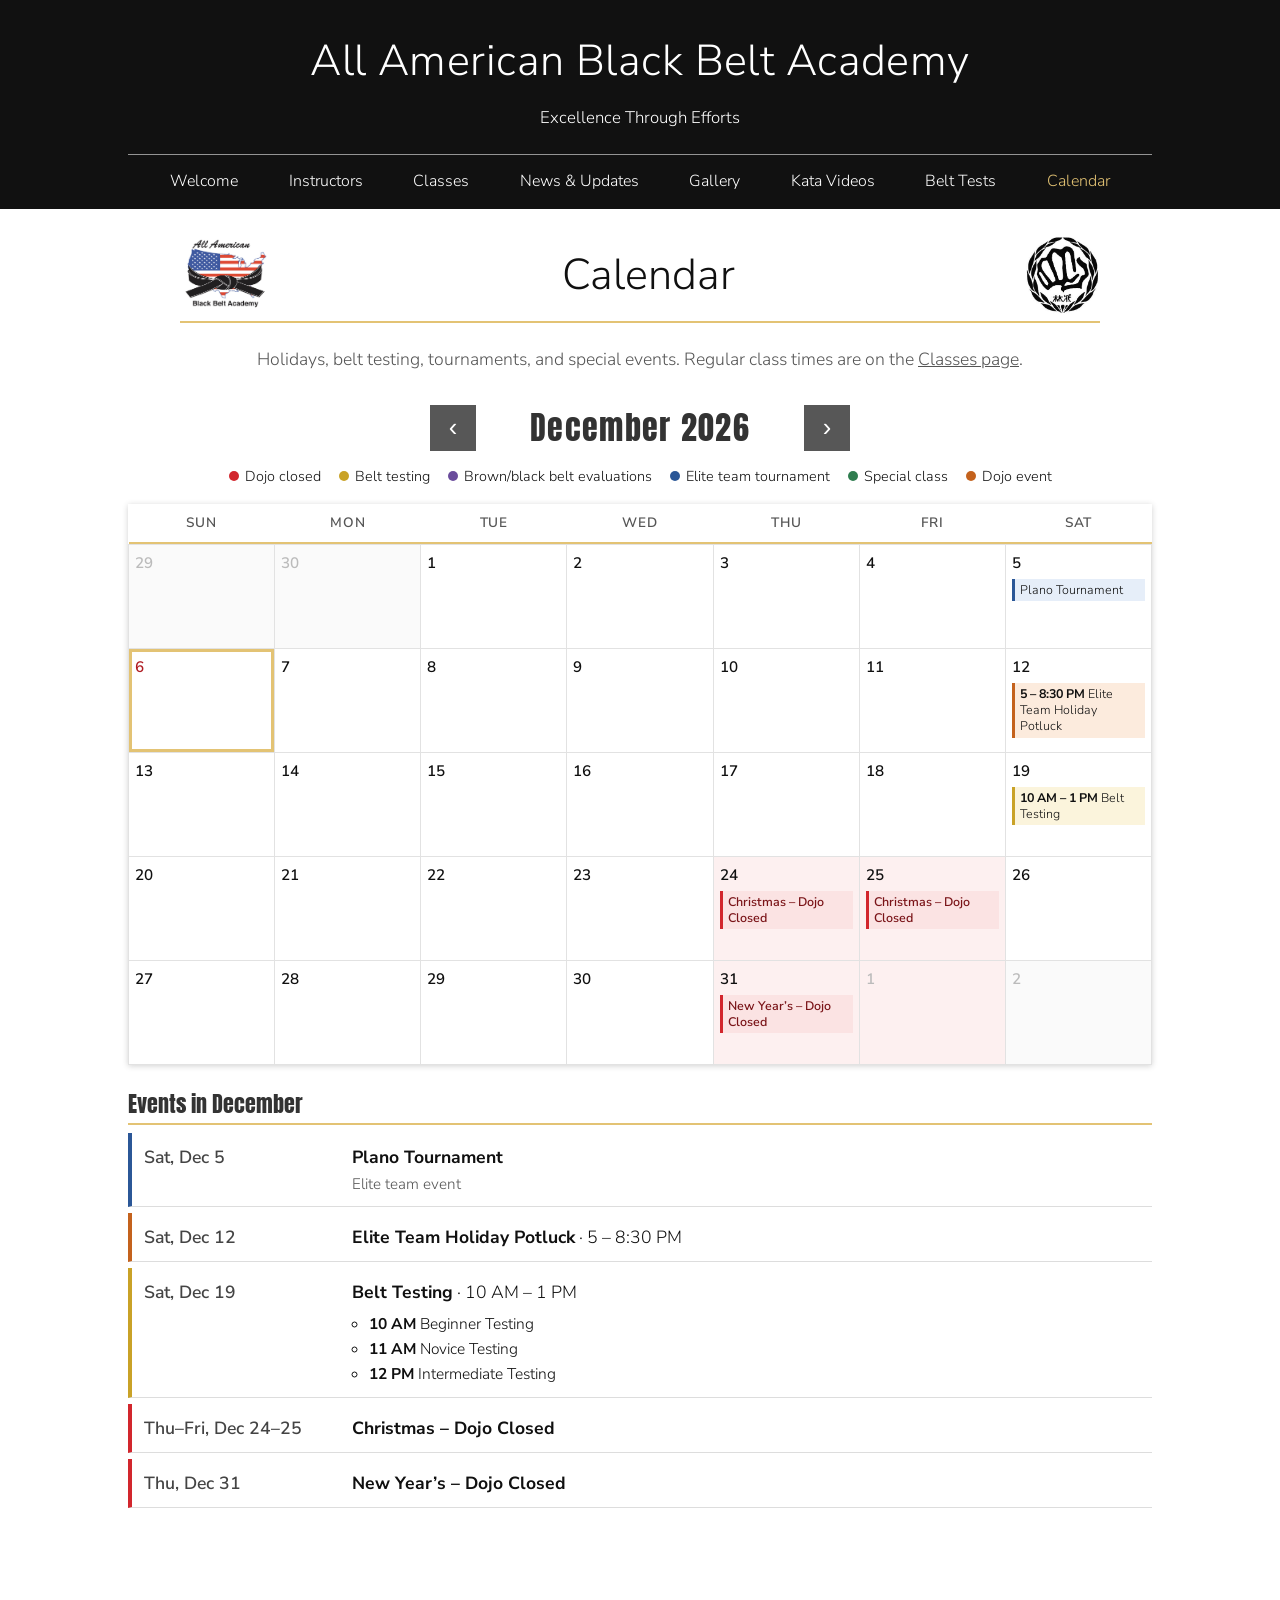
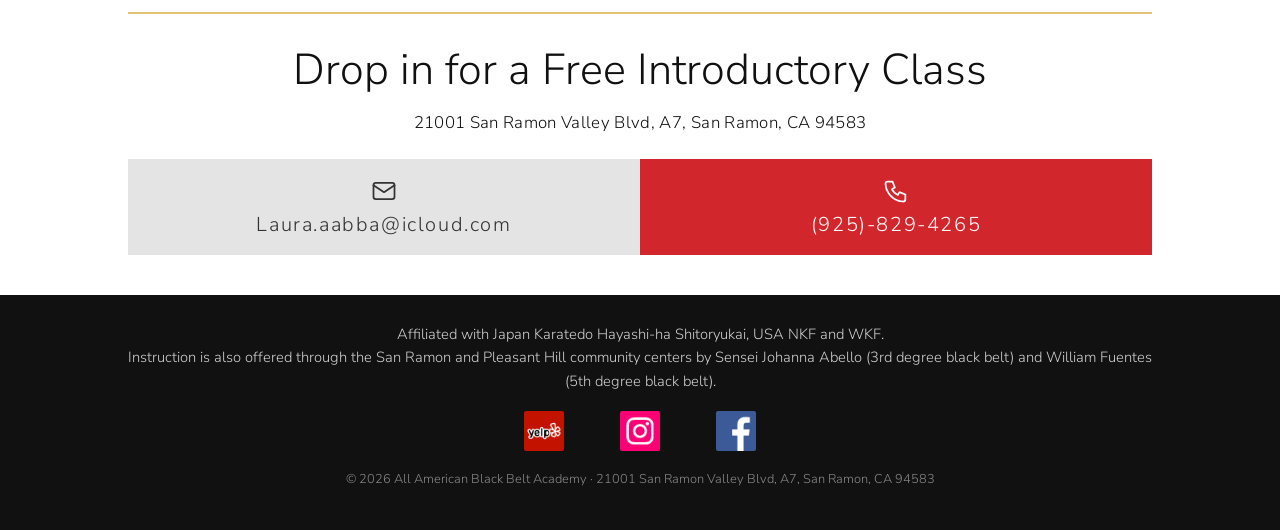
==== commit 2602ddf8: "Calendar: add March and April, Dec potluck, Feb dojo tournament and Ukemi seminar - January testing " ====
--- a/calendar.html
+++ b/calendar.html
@@ -8,7 +8,7 @@
 <link rel="preconnect" href="https://fonts.googleapis.com">
 <link rel="preconnect" href="https://fonts.gstatic.com" crossorigin>
 <link href="https://fonts.googleapis.com/css2?family=Anton&family=Nunito+Sans:wght@300;400;600&display=swap" rel="stylesheet">
-<link rel="stylesheet" href="css/styles.css?v=c6d3ccf6">
+<link rel="stylesheet" href="css/styles.css?v=be2a399f">
 </head>
 <body>
 <a class="skip" href="#main">Skip to content</a>
@@ -27,17 +27,17 @@
     <h2 class="cal-title" aria-live="polite"></h2>
     <button type="button" class="car-btn cal-next" aria-label="Next month">&#8250;</button>
   </div>
-  <div class="cal-legend"><span class="cal-key closed"><i class="dot closed"></i>Dojo closed</span><span class="cal-key testing"><i class="dot testing"></i>Belt testing</span><span class="cal-key evaluation"><i class="dot evaluation"></i>Brown/black belt evaluations</span><span class="cal-key tournament"><i class="dot tournament"></i>Elite team tournament</span><span class="cal-key class"><i class="dot class"></i>Special class</span></div>
+  <div class="cal-legend"><span class="cal-key closed"><i class="dot closed"></i>Dojo closed</span><span class="cal-key testing"><i class="dot testing"></i>Belt testing</span><span class="cal-key evaluation"><i class="dot evaluation"></i>Brown/black belt evaluations</span><span class="cal-key tournament"><i class="dot tournament"></i>Elite team tournament</span><span class="cal-key class"><i class="dot class"></i>Special class</span><span class="cal-key event"><i class="dot event"></i>Dojo event</span></div>
   <div class="cal-month" id="m-2026-09" data-month="2026-09" data-label="September 2026">
   <h2 class="cal-month-name">September 2026</h2>
-  <table class="cal-grid"><caption class="sr">September 2026</caption><thead><tr><th scope="col"><abbr title="Sunday">Sun</abbr></th><th scope="col"><abbr title="Monday">Mon</abbr></th><th scope="col"><abbr title="Tuesday">Tue</abbr></th><th scope="col"><abbr title="Wednesday">Wed</abbr></th><th scope="col"><abbr title="Thursday">Thu</abbr></th><th scope="col"><abbr title="Friday">Fri</abbr></th><th scope="col"><abbr title="Saturday">Sat</abbr></th></tr></thead><tbody><tr><td class="out" data-date="2026-08-30"><span class="cal-day">30</span></td><td class="out" data-date="2026-08-31"><span class="cal-day">31</span></td><td class="" data-date="2026-09-01"><span class="cal-day">1</span></td><td class="" data-date="2026-09-02"><span class="cal-day">2</span></td><td class="" data-date="2026-09-03"><span class="cal-day">3</span></td><td class="" data-date="2026-09-04"><span class="cal-day">4</span></td><td class="" data-date="2026-09-05"><span class="cal-day">5</span></td></tr><tr><td class="" data-date="2026-09-06"><span class="cal-day">6</span></td><td class="is-closed" data-date="2026-09-07"><span class="cal-day">7</span><span class="dots"><i class="dot closed"></i></span><div class="cal-ev closed">Labor Day – Dojo Closed</div></td><td class="" data-date="2026-09-08"><span class="cal-day">8</span></td><td class="" data-date="2026-09-09"><span class="cal-day">9</span></td><td class="" data-date="2026-09-10"><span class="cal-day">10</span></td><td class="" data-date="2026-09-11"><span class="cal-day">11</span></td><td class="" data-date="2026-09-12"><span class="cal-day">12</span><span class="dots"><i class="dot tournament"></i></span><div class="cal-ev tournament">Orlando International Karate Open</div></td></tr><tr><td class="" data-date="2026-09-13"><span class="cal-day">13</span><span class="dots"><i class="dot tournament"></i></span><div class="cal-ev tournament">Fiestas South Gate Tournament</div></td><td class="" data-date="2026-09-14"><span class="cal-day">14</span></td><td class="" data-date="2026-09-15"><span class="cal-day">15</span></td><td class="" data-date="2026-09-16"><span class="cal-day">16</span></td><td class="" data-date="2026-09-17"><span class="cal-day">17</span></td><td class="" data-date="2026-09-18"><span class="cal-day">18</span></td><td class="" data-date="2026-09-19"><span class="cal-day">19</span><span class="dots"><i class="dot testing"></i></span><div class="cal-ev testing"><span class="t">10 AM–1 PM</span> Belt Testing</div></td></tr><tr><td class="" data-date="2026-09-20"><span class="cal-day">20</span></td><td class="" data-date="2026-09-21"><span class="cal-day">21</span></td><td class="" data-date="2026-09-22"><span class="cal-day">22</span></td><td class="" data-date="2026-09-23"><span class="cal-day">23</span></td><td class="" data-date="2026-09-24"><span class="cal-day">24</span></td><td class="" data-date="2026-09-25"><span class="cal-day">25</span></td><td class="" data-date="2026-09-26"><span class="cal-day">26</span><span class="dots"><i class="dot tournament"></i></span><div class="cal-ev tournament">Las Vegas Open</div></td></tr><tr><td class="" data-date="2026-09-27"><span class="cal-day">27</span></td><td class="" data-date="2026-09-28"><span class="cal-day">28</span></td><td class="" data-date="2026-09-29"><span class="cal-day">29</span></td><td class="" data-date="2026-09-30"><span class="cal-day">30</span></td><td class="out" data-date="2026-10-01"><span class="cal-day">1</span></td><td class="out" data-date="2026-10-02"><span class="cal-day">2</span></td><td class="out" data-date="2026-10-03"><span class="cal-day">3</span></td></tr></tbody></table>
+  <table class="cal-grid"><caption class="sr">September 2026</caption><thead><tr><th scope="col"><abbr title="Sunday">Sun</abbr></th><th scope="col"><abbr title="Monday">Mon</abbr></th><th scope="col"><abbr title="Tuesday">Tue</abbr></th><th scope="col"><abbr title="Wednesday">Wed</abbr></th><th scope="col"><abbr title="Thursday">Thu</abbr></th><th scope="col"><abbr title="Friday">Fri</abbr></th><th scope="col"><abbr title="Saturday">Sat</abbr></th></tr></thead><tbody><tr><td class="out" data-date="2026-08-30"><span class="cal-day">30</span></td><td class="out" data-date="2026-08-31"><span class="cal-day">31</span></td><td class="" data-date="2026-09-01"><span class="cal-day">1</span></td><td class="" data-date="2026-09-02"><span class="cal-day">2</span></td><td class="" data-date="2026-09-03"><span class="cal-day">3</span></td><td class="" data-date="2026-09-04"><span class="cal-day">4</span></td><td class="" data-date="2026-09-05"><span class="cal-day">5</span></td></tr><tr><td class="" data-date="2026-09-06"><span class="cal-day">6</span></td><td class="is-closed" data-date="2026-09-07"><span class="cal-day">7</span><span class="dots"><i class="dot closed"></i></span><div class="cal-ev closed">Labor Day – Dojo Closed</div></td><td class="" data-date="2026-09-08"><span class="cal-day">8</span></td><td class="" data-date="2026-09-09"><span class="cal-day">9</span></td><td class="" data-date="2026-09-10"><span class="cal-day">10</span></td><td class="" data-date="2026-09-11"><span class="cal-day">11</span></td><td class="" data-date="2026-09-12"><span class="cal-day">12</span><span class="dots"><i class="dot tournament"></i></span><div class="cal-ev tournament">Orlando International Karate Open</div></td></tr><tr><td class="" data-date="2026-09-13"><span class="cal-day">13</span><span class="dots"><i class="dot tournament"></i></span><div class="cal-ev tournament">Fiestas South Gate Tournament</div></td><td class="" data-date="2026-09-14"><span class="cal-day">14</span></td><td class="" data-date="2026-09-15"><span class="cal-day">15</span></td><td class="" data-date="2026-09-16"><span class="cal-day">16</span></td><td class="" data-date="2026-09-17"><span class="cal-day">17</span></td><td class="" data-date="2026-09-18"><span class="cal-day">18</span></td><td class="" data-date="2026-09-19"><span class="cal-day">19</span><span class="dots"><i class="dot testing"></i><i class="dot class"></i></span><div class="cal-ev testing"><span class="t">10 AM – 1 PM</span> Belt Testing</div><div class="cal-ev class"><span class="t">1 PM</span> Brown and Black Belt Seminar</div></td></tr><tr><td class="" data-date="2026-09-20"><span class="cal-day">20</span></td><td class="" data-date="2026-09-21"><span class="cal-day">21</span></td><td class="" data-date="2026-09-22"><span class="cal-day">22</span></td><td class="" data-date="2026-09-23"><span class="cal-day">23</span></td><td class="" data-date="2026-09-24"><span class="cal-day">24</span></td><td class="" data-date="2026-09-25"><span class="cal-day">25</span></td><td class="" data-date="2026-09-26"><span class="cal-day">26</span><span class="dots"><i class="dot tournament"></i></span><div class="cal-ev tournament">Las Vegas Open</div></td></tr><tr><td class="" data-date="2026-09-27"><span class="cal-day">27</span></td><td class="" data-date="2026-09-28"><span class="cal-day">28</span></td><td class="" data-date="2026-09-29"><span class="cal-day">29</span></td><td class="" data-date="2026-09-30"><span class="cal-day">30</span></td><td class="out" data-date="2026-10-01"><span class="cal-day">1</span></td><td class="out" data-date="2026-10-02"><span class="cal-day">2</span></td><td class="out" data-date="2026-10-03"><span class="cal-day">3</span></td></tr></tbody></table>
   <h3 class="cal-list-head">Events in September</h3>
-  <ul class="cal-list"><li class="closed"><span class="when">Mon, Sep 7</span><span class="what"><b>Labor Day – Dojo Closed</b></span></li><li class="tournament"><span class="when">Sat, Sep 12</span><span class="what"><b>Orlando International Karate Open</b><span class="cal-note">Elite team event</span></span></li><li class="tournament"><span class="when">Sun, Sep 13</span><span class="what"><b>Fiestas South Gate Tournament</b><span class="cal-note">Elite team event</span></span></li><li class="testing"><span class="when">Sat, Sep 19</span><span class="what"><b>Belt Testing</b><ul><li><b>10 AM</b> Beginner Testing</li><li><b>11 AM</b> Novice</li><li><b>12 PM</b> Intermediate Testing</li><li><b>1 PM</b> Brown and Black Belt Seminar</li></ul></span></li><li class="tournament"><span class="when">Sat, Sep 26</span><span class="what"><b>Las Vegas Open</b><span class="cal-note">Elite team event</span></span></li></ul>
+  <ul class="cal-list"><li class="closed"><span class="when">Mon, Sep 7</span><span class="what"><b>Labor Day – Dojo Closed</b></span></li><li class="tournament"><span class="when">Sat, Sep 12</span><span class="what"><b>Orlando International Karate Open</b><span class="cal-note">Elite team event</span></span></li><li class="tournament"><span class="when">Sun, Sep 13</span><span class="what"><b>Fiestas South Gate Tournament</b><span class="cal-note">Elite team event</span></span></li><li class="testing"><span class="when">Sat, Sep 19</span><span class="what"><b>Belt Testing</b> · 10 AM – 1 PM<ul><li><b>10 AM</b> Beginner Testing</li><li><b>11 AM</b> Novice</li><li><b>12 PM</b> Intermediate Testing</li></ul></span></li><li class="class"><span class="when">Sat, Sep 19</span><span class="what"><b>Brown and Black Belt Seminar</b> · 1 PM</span></li><li class="tournament"><span class="when">Sat, Sep 26</span><span class="what"><b>Las Vegas Open</b><span class="cal-note">Elite team event</span></span></li></ul>
 </div><div class="cal-month" id="m-2026-10" data-month="2026-10" data-label="October 2026">
   <h2 class="cal-month-name">October 2026</h2>
-  <table class="cal-grid"><caption class="sr">October 2026</caption><thead><tr><th scope="col"><abbr title="Sunday">Sun</abbr></th><th scope="col"><abbr title="Monday">Mon</abbr></th><th scope="col"><abbr title="Tuesday">Tue</abbr></th><th scope="col"><abbr title="Wednesday">Wed</abbr></th><th scope="col"><abbr title="Thursday">Thu</abbr></th><th scope="col"><abbr title="Friday">Fri</abbr></th><th scope="col"><abbr title="Saturday">Sat</abbr></th></tr></thead><tbody><tr><td class="out" data-date="2026-09-27"><span class="cal-day">27</span></td><td class="out" data-date="2026-09-28"><span class="cal-day">28</span></td><td class="out" data-date="2026-09-29"><span class="cal-day">29</span></td><td class="out" data-date="2026-09-30"><span class="cal-day">30</span></td><td class="" data-date="2026-10-01"><span class="cal-day">1</span></td><td class="" data-date="2026-10-02"><span class="cal-day">2</span></td><td class="" data-date="2026-10-03"><span class="cal-day">3</span></td></tr><tr><td class="" data-date="2026-10-04"><span class="cal-day">4</span><span class="dots"><i class="dot tournament"></i></span><div class="cal-ev tournament">Yuba City Tournament</div></td><td class="" data-date="2026-10-05"><span class="cal-day">5</span></td><td class="" data-date="2026-10-06"><span class="cal-day">6</span></td><td class="" data-date="2026-10-07"><span class="cal-day">7</span></td><td class="" data-date="2026-10-08"><span class="cal-day">8</span></td><td class="" data-date="2026-10-09"><span class="cal-day">9</span></td><td class="" data-date="2026-10-10"><span class="cal-day">10</span></td></tr><tr><td class="" data-date="2026-10-11"><span class="cal-day">11</span></td><td class="" data-date="2026-10-12"><span class="cal-day">12</span></td><td class="" data-date="2026-10-13"><span class="cal-day">13</span></td><td class="" data-date="2026-10-14"><span class="cal-day">14</span></td><td class="" data-date="2026-10-15"><span class="cal-day">15</span></td><td class="" data-date="2026-10-16"><span class="cal-day">16</span></td><td class="" data-date="2026-10-17"><span class="cal-day">17</span><span class="dots"><i class="dot testing"></i></span><div class="cal-ev testing"><span class="t">10 AM–12 PM</span> Belt Testing</div></td></tr><tr><td class="" data-date="2026-10-18"><span class="cal-day">18</span></td><td class="" data-date="2026-10-19"><span class="cal-day">19</span></td><td class="" data-date="2026-10-20"><span class="cal-day">20</span><span class="dots"><i class="dot evaluation"></i></span><div class="cal-ev evaluation">Kumite Evaluations</div></td><td class="" data-date="2026-10-21"><span class="cal-day">21</span><span class="dots"><i class="dot evaluation"></i></span><div class="cal-ev evaluation">Kumite Evaluations</div></td><td class="" data-date="2026-10-22"><span class="cal-day">22</span><span class="dots"><i class="dot evaluation"></i></span><div class="cal-ev evaluation">Kumite Evaluations</div></td><td class="" data-date="2026-10-23"><span class="cal-day">23</span></td><td class="" data-date="2026-10-24"><span class="cal-day">24</span></td></tr><tr><td class="" data-date="2026-10-25"><span class="cal-day">25</span><span class="dots"><i class="dot tournament"></i></span><div class="cal-ev tournament">Hollenbeck Tournament</div></td><td class="" data-date="2026-10-26"><span class="cal-day">26</span></td><td class="" data-date="2026-10-27"><span class="cal-day">27</span></td><td class="" data-date="2026-10-28"><span class="cal-day">28</span></td><td class="" data-date="2026-10-29"><span class="cal-day">29</span></td><td class="" data-date="2026-10-30"><span class="cal-day">30</span></td><td class="" data-date="2026-10-31"><span class="cal-day">31</span></td></tr></tbody></table>
+  <table class="cal-grid"><caption class="sr">October 2026</caption><thead><tr><th scope="col"><abbr title="Sunday">Sun</abbr></th><th scope="col"><abbr title="Monday">Mon</abbr></th><th scope="col"><abbr title="Tuesday">Tue</abbr></th><th scope="col"><abbr title="Wednesday">Wed</abbr></th><th scope="col"><abbr title="Thursday">Thu</abbr></th><th scope="col"><abbr title="Friday">Fri</abbr></th><th scope="col"><abbr title="Saturday">Sat</abbr></th></tr></thead><tbody><tr><td class="out" data-date="2026-09-27"><span class="cal-day">27</span></td><td class="out" data-date="2026-09-28"><span class="cal-day">28</span></td><td class="out" data-date="2026-09-29"><span class="cal-day">29</span></td><td class="out" data-date="2026-09-30"><span class="cal-day">30</span></td><td class="" data-date="2026-10-01"><span class="cal-day">1</span></td><td class="" data-date="2026-10-02"><span class="cal-day">2</span></td><td class="" data-date="2026-10-03"><span class="cal-day">3</span></td></tr><tr><td class="" data-date="2026-10-04"><span class="cal-day">4</span><span class="dots"><i class="dot tournament"></i></span><div class="cal-ev tournament">Yuba City Tournament</div></td><td class="" data-date="2026-10-05"><span class="cal-day">5</span></td><td class="" data-date="2026-10-06"><span class="cal-day">6</span></td><td class="" data-date="2026-10-07"><span class="cal-day">7</span></td><td class="" data-date="2026-10-08"><span class="cal-day">8</span></td><td class="" data-date="2026-10-09"><span class="cal-day">9</span></td><td class="" data-date="2026-10-10"><span class="cal-day">10</span></td></tr><tr><td class="" data-date="2026-10-11"><span class="cal-day">11</span></td><td class="" data-date="2026-10-12"><span class="cal-day">12</span></td><td class="" data-date="2026-10-13"><span class="cal-day">13</span></td><td class="" data-date="2026-10-14"><span class="cal-day">14</span></td><td class="" data-date="2026-10-15"><span class="cal-day">15</span></td><td class="" data-date="2026-10-16"><span class="cal-day">16</span></td><td class="" data-date="2026-10-17"><span class="cal-day">17</span><span class="dots"><i class="dot testing"></i></span><div class="cal-ev testing"><span class="t">10 AM – 1 PM</span> Belt Testing</div></td></tr><tr><td class="" data-date="2026-10-18"><span class="cal-day">18</span></td><td class="" data-date="2026-10-19"><span class="cal-day">19</span></td><td class="" data-date="2026-10-20"><span class="cal-day">20</span><span class="dots"><i class="dot evaluation"></i></span><div class="cal-ev evaluation">Kumite Evaluations</div></td><td class="" data-date="2026-10-21"><span class="cal-day">21</span><span class="dots"><i class="dot evaluation"></i></span><div class="cal-ev evaluation">Kumite Evaluations</div></td><td class="" data-date="2026-10-22"><span class="cal-day">22</span><span class="dots"><i class="dot evaluation"></i></span><div class="cal-ev evaluation">Kumite Evaluations</div></td><td class="" data-date="2026-10-23"><span class="cal-day">23</span></td><td class="" data-date="2026-10-24"><span class="cal-day">24</span></td></tr><tr><td class="" data-date="2026-10-25"><span class="cal-day">25</span><span class="dots"><i class="dot tournament"></i></span><div class="cal-ev tournament">Hollenbeck Tournament</div></td><td class="" data-date="2026-10-26"><span class="cal-day">26</span></td><td class="" data-date="2026-10-27"><span class="cal-day">27</span></td><td class="" data-date="2026-10-28"><span class="cal-day">28</span></td><td class="" data-date="2026-10-29"><span class="cal-day">29</span></td><td class="" data-date="2026-10-30"><span class="cal-day">30</span></td><td class="" data-date="2026-10-31"><span class="cal-day">31</span></td></tr></tbody></table>
   <h3 class="cal-list-head">Events in October</h3>
-  <ul class="cal-list"><li class="tournament"><span class="when">Sun, Oct 4</span><span class="what"><b>Yuba City Tournament</b><span class="cal-note">Elite team event</span></span></li><li class="testing"><span class="when">Sat, Oct 17</span><span class="what"><b>Belt Testing</b><ul><li><b>10 AM</b> Beginner Testing</li><li><b>11 AM</b> Novice</li><li><b>12 PM</b> Intermediate Testing</li></ul></span></li><li class="evaluation"><span class="when">Tue–Thu, Oct 20–22</span><span class="what"><b>Kumite Evaluations</b><span class="cal-note">Brown + Black Belt Testing</span></span></li><li class="tournament"><span class="when">Sun, Oct 25</span><span class="what"><b>Hollenbeck Tournament</b><span class="cal-note">Elite team event</span></span></li></ul>
+  <ul class="cal-list"><li class="tournament"><span class="when">Sun, Oct 4</span><span class="what"><b>Yuba City Tournament</b><span class="cal-note">Elite team event</span></span></li><li class="testing"><span class="when">Sat, Oct 17</span><span class="what"><b>Belt Testing</b> · 10 AM – 1 PM<ul><li><b>10 AM</b> Beginner Testing</li><li><b>11 AM</b> Novice</li><li><b>12 PM</b> Intermediate Testing</li></ul></span></li><li class="evaluation"><span class="when">Tue–Thu, Oct 20–22</span><span class="what"><b>Kumite Evaluations</b><span class="cal-note">Brown + Black Belt Testing</span></span></li><li class="tournament"><span class="when">Sun, Oct 25</span><span class="what"><b>Hollenbeck Tournament</b><span class="cal-note">Elite team event</span></span></li></ul>
 </div><div class="cal-month" id="m-2026-11" data-month="2026-11" data-label="November 2026">
   <h2 class="cal-month-name">November 2026</h2>
   <table class="cal-grid"><caption class="sr">November 2026</caption><thead><tr><th scope="col"><abbr title="Sunday">Sun</abbr></th><th scope="col"><abbr title="Monday">Mon</abbr></th><th scope="col"><abbr title="Tuesday">Tue</abbr></th><th scope="col"><abbr title="Wednesday">Wed</abbr></th><th scope="col"><abbr title="Thursday">Thu</abbr></th><th scope="col"><abbr title="Friday">Fri</abbr></th><th scope="col"><abbr title="Saturday">Sat</abbr></th></tr></thead><tbody><tr><td class="" data-date="2026-11-01"><span class="cal-day">1</span></td><td class="" data-date="2026-11-02"><span class="cal-day">2</span></td><td class="" data-date="2026-11-03"><span class="cal-day">3</span></td><td class="" data-date="2026-11-04"><span class="cal-day">4</span></td><td class="" data-date="2026-11-05"><span class="cal-day">5</span></td><td class="" data-date="2026-11-06"><span class="cal-day">6</span></td><td class="" data-date="2026-11-07"><span class="cal-day">7</span><span class="dots"><i class="dot tournament"></i></span><div class="cal-ev tournament">Dixon Tournament</div></td></tr><tr><td class="" data-date="2026-11-08"><span class="cal-day">8</span></td><td class="" data-date="2026-11-09"><span class="cal-day">9</span></td><td class="" data-date="2026-11-10"><span class="cal-day">10</span><span class="dots"><i class="dot evaluation"></i></span><div class="cal-ev evaluation">Kata Evaluations</div></td><td class="" data-date="2026-11-11"><span class="cal-day">11</span><span class="dots"><i class="dot evaluation"></i></span><div class="cal-ev evaluation">Kata Evaluations</div></td><td class="" data-date="2026-11-12"><span class="cal-day">12</span></td><td class="" data-date="2026-11-13"><span class="cal-day">13</span></td><td class="" data-date="2026-11-14"><span class="cal-day">14</span><span class="dots"><i class="dot testing"></i></span><div class="cal-ev testing"><span class="t">10 AM–1 PM</span> Belt Testing</div></td></tr><tr><td class="" data-date="2026-11-15"><span class="cal-day">15</span></td><td class="" data-date="2026-11-16"><span class="cal-day">16</span></td><td class="" data-date="2026-11-17"><span class="cal-day">17</span></td><td class="" data-date="2026-11-18"><span class="cal-day">18</span></td><td class="" data-date="2026-11-19"><span class="cal-day">19</span></td><td class="" data-date="2026-11-20"><span class="cal-day">20</span></td><td class="" data-date="2026-11-21"><span class="cal-day">21</span></td></tr><tr><td class="" data-date="2026-11-22"><span class="cal-day">22</span></td><td class="" data-date="2026-11-23"><span class="cal-day">23</span></td><td class="" data-date="2026-11-24"><span class="cal-day">24</span></td><td class="" data-date="2026-11-25"><span class="cal-day">25</span></td><td class="is-closed" data-date="2026-11-26"><span class="cal-day">26</span><span class="dots"><i class="dot closed"></i></span><div class="cal-ev closed">Thanksgiving – Dojo Closed</div></td><td class="is-closed" data-date="2026-11-27"><span class="cal-day">27</span><span class="dots"><i class="dot closed"></i></span><div class="cal-ev closed">Thanksgiving – Dojo Closed</div></td><td class="" data-date="2026-11-28"><span class="cal-day">28</span></td></tr><tr><td class="" data-date="2026-11-29"><span class="cal-day">29</span></td><td class="" data-date="2026-11-30"><span class="cal-day">30</span></td><td class="out" data-date="2026-12-01"><span class="cal-day">1</span></td><td class="out" data-date="2026-12-02"><span class="cal-day">2</span></td><td class="out" data-date="2026-12-03"><span class="cal-day">3</span></td><td class="out" data-date="2026-12-04"><span class="cal-day">4</span></td><td class="out" data-date="2026-12-05"><span class="cal-day">5</span></td></tr></tbody></table>
@@ -45,19 +45,29 @@
   <ul class="cal-list"><li class="tournament"><span class="when">Sat, Nov 7</span><span class="what"><b>Dixon Tournament</b><span class="cal-note">Elite team event</span></span></li><li class="evaluation"><span class="when">Tue–Wed, Nov 10–11</span><span class="what"><b>Kata Evaluations</b><span class="cal-note">Brown + Black Belt Testing</span></span></li><li class="testing"><span class="when">Sat, Nov 14</span><span class="what"><b>Belt Testing</b><ul><li><b>10 AM</b> Beginner Testing</li><li><b>11 AM</b> Novice/Int Testing</li><li><b>12 PM</b> Intermediate Testing</li><li><b>1 PM</b> Brown + Black Belt Testing</li></ul></span></li><li class="closed"><span class="when">Thu–Fri, Nov 26–27</span><span class="what"><b>Thanksgiving – Dojo Closed</b></span></li></ul>
 </div><div class="cal-month" id="m-2026-12" data-month="2026-12" data-label="December 2026">
   <h2 class="cal-month-name">December 2026</h2>
-  <table class="cal-grid"><caption class="sr">December 2026</caption><thead><tr><th scope="col"><abbr title="Sunday">Sun</abbr></th><th scope="col"><abbr title="Monday">Mon</abbr></th><th scope="col"><abbr title="Tuesday">Tue</abbr></th><th scope="col"><abbr title="Wednesday">Wed</abbr></th><th scope="col"><abbr title="Thursday">Thu</abbr></th><th scope="col"><abbr title="Friday">Fri</abbr></th><th scope="col"><abbr title="Saturday">Sat</abbr></th></tr></thead><tbody><tr><td class="out" data-date="2026-11-29"><span class="cal-day">29</span></td><td class="out" data-date="2026-11-30"><span class="cal-day">30</span></td><td class="" data-date="2026-12-01"><span class="cal-day">1</span></td><td class="" data-date="2026-12-02"><span class="cal-day">2</span></td><td class="" data-date="2026-12-03"><span class="cal-day">3</span></td><td class="" data-date="2026-12-04"><span class="cal-day">4</span></td><td class="" data-date="2026-12-05"><span class="cal-day">5</span><span class="dots"><i class="dot tournament"></i></span><div class="cal-ev tournament">Plano Tournament</div></td></tr><tr><td class="" data-date="2026-12-06"><span class="cal-day">6</span></td><td class="" data-date="2026-12-07"><span class="cal-day">7</span></td><td class="" data-date="2026-12-08"><span class="cal-day">8</span></td><td class="" data-date="2026-12-09"><span class="cal-day">9</span></td><td class="" data-date="2026-12-10"><span class="cal-day">10</span></td><td class="" data-date="2026-12-11"><span class="cal-day">11</span></td><td class="" data-date="2026-12-12"><span class="cal-day">12</span></td></tr><tr><td class="" data-date="2026-12-13"><span class="cal-day">13</span></td><td class="" data-date="2026-12-14"><span class="cal-day">14</span></td><td class="" data-date="2026-12-15"><span class="cal-day">15</span></td><td class="" data-date="2026-12-16"><span class="cal-day">16</span></td><td class="" data-date="2026-12-17"><span class="cal-day">17</span></td><td class="" data-date="2026-12-18"><span class="cal-day">18</span></td><td class="" data-date="2026-12-19"><span class="cal-day">19</span><span class="dots"><i class="dot testing"></i></span><div class="cal-ev testing"><span class="t">10 AM–12 PM</span> Belt Testing</div></td></tr><tr><td class="" data-date="2026-12-20"><span class="cal-day">20</span></td><td class="" data-date="2026-12-21"><span class="cal-day">21</span></td><td class="" data-date="2026-12-22"><span class="cal-day">22</span></td><td class="" data-date="2026-12-23"><span class="cal-day">23</span></td><td class="is-closed" data-date="2026-12-24"><span class="cal-day">24</span><span class="dots"><i class="dot closed"></i></span><div class="cal-ev closed">Christmas – Dojo Closed</div></td><td class="is-closed" data-date="2026-12-25"><span class="cal-day">25</span><span class="dots"><i class="dot closed"></i></span><div class="cal-ev closed">Christmas – Dojo Closed</div></td><td class="" data-date="2026-12-26"><span class="cal-day">26</span></td></tr><tr><td class="" data-date="2026-12-27"><span class="cal-day">27</span></td><td class="" data-date="2026-12-28"><span class="cal-day">28</span></td><td class="" data-date="2026-12-29"><span class="cal-day">29</span></td><td class="" data-date="2026-12-30"><span class="cal-day">30</span></td><td class="is-closed" data-date="2026-12-31"><span class="cal-day">31</span><span class="dots"><i class="dot closed"></i></span><div class="cal-ev closed">New Year’s – Dojo Closed</div></td><td class="out is-closed" data-date="2027-01-01"><span class="cal-day">1</span></td><td class="out" data-date="2027-01-02"><span class="cal-day">2</span></td></tr></tbody></table>
+  <table class="cal-grid"><caption class="sr">December 2026</caption><thead><tr><th scope="col"><abbr title="Sunday">Sun</abbr></th><th scope="col"><abbr title="Monday">Mon</abbr></th><th scope="col"><abbr title="Tuesday">Tue</abbr></th><th scope="col"><abbr title="Wednesday">Wed</abbr></th><th scope="col"><abbr title="Thursday">Thu</abbr></th><th scope="col"><abbr title="Friday">Fri</abbr></th><th scope="col"><abbr title="Saturday">Sat</abbr></th></tr></thead><tbody><tr><td class="out" data-date="2026-11-29"><span class="cal-day">29</span></td><td class="out" data-date="2026-11-30"><span class="cal-day">30</span></td><td class="" data-date="2026-12-01"><span class="cal-day">1</span></td><td class="" data-date="2026-12-02"><span class="cal-day">2</span></td><td class="" data-date="2026-12-03"><span class="cal-day">3</span></td><td class="" data-date="2026-12-04"><span class="cal-day">4</span></td><td class="" data-date="2026-12-05"><span class="cal-day">5</span><span class="dots"><i class="dot tournament"></i></span><div class="cal-ev tournament">Plano Tournament</div></td></tr><tr><td class="" data-date="2026-12-06"><span class="cal-day">6</span></td><td class="" data-date="2026-12-07"><span class="cal-day">7</span></td><td class="" data-date="2026-12-08"><span class="cal-day">8</span></td><td class="" data-date="2026-12-09"><span class="cal-day">9</span></td><td class="" data-date="2026-12-10"><span class="cal-day">10</span></td><td class="" data-date="2026-12-11"><span class="cal-day">11</span></td><td class="" data-date="2026-12-12"><span class="cal-day">12</span><span class="dots"><i class="dot event"></i></span><div class="cal-ev event"><span class="t">5 – 8:30 PM</span> Elite Team Holiday Potluck</div></td></tr><tr><td class="" data-date="2026-12-13"><span class="cal-day">13</span></td><td class="" data-date="2026-12-14"><span class="cal-day">14</span></td><td class="" data-date="2026-12-15"><span class="cal-day">15</span></td><td class="" data-date="2026-12-16"><span class="cal-day">16</span></td><td class="" data-date="2026-12-17"><span class="cal-day">17</span></td><td class="" data-date="2026-12-18"><span class="cal-day">18</span></td><td class="" data-date="2026-12-19"><span class="cal-day">19</span><span class="dots"><i class="dot testing"></i></span><div class="cal-ev testing"><span class="t">10 AM – 1 PM</span> Belt Testing</div></td></tr><tr><td class="" data-date="2026-12-20"><span class="cal-day">20</span></td><td class="" data-date="2026-12-21"><span class="cal-day">21</span></td><td class="" data-date="2026-12-22"><span class="cal-day">22</span></td><td class="" data-date="2026-12-23"><span class="cal-day">23</span></td><td class="is-closed" data-date="2026-12-24"><span class="cal-day">24</span><span class="dots"><i class="dot closed"></i></span><div class="cal-ev closed">Christmas – Dojo Closed</div></td><td class="is-closed" data-date="2026-12-25"><span class="cal-day">25</span><span class="dots"><i class="dot closed"></i></span><div class="cal-ev closed">Christmas – Dojo Closed</div></td><td class="" data-date="2026-12-26"><span class="cal-day">26</span></td></tr><tr><td class="" data-date="2026-12-27"><span class="cal-day">27</span></td><td class="" data-date="2026-12-28"><span class="cal-day">28</span></td><td class="" data-date="2026-12-29"><span class="cal-day">29</span></td><td class="" data-date="2026-12-30"><span class="cal-day">30</span></td><td class="is-closed" data-date="2026-12-31"><span class="cal-day">31</span><span class="dots"><i class="dot closed"></i></span><div class="cal-ev closed">New Year’s – Dojo Closed</div></td><td class="out is-closed" data-date="2027-01-01"><span class="cal-day">1</span></td><td class="out" data-date="2027-01-02"><span class="cal-day">2</span></td></tr></tbody></table>
   <h3 class="cal-list-head">Events in December</h3>
-  <ul class="cal-list"><li class="tournament"><span class="when">Sat, Dec 5</span><span class="what"><b>Plano Tournament</b><span class="cal-note">Elite team event</span></span></li><li class="testing"><span class="when">Sat, Dec 19</span><span class="what"><b>Belt Testing</b><ul><li><b>10 AM</b> Beginner Testing</li><li><b>11 AM</b> Novice Testing</li><li><b>12 PM</b> Intermediate Testing</li></ul></span></li><li class="closed"><span class="when">Thu–Fri, Dec 24–25</span><span class="what"><b>Christmas – Dojo Closed</b></span></li><li class="closed"><span class="when">Thu, Dec 31</span><span class="what"><b>New Year’s – Dojo Closed</b></span></li></ul>
+  <ul class="cal-list"><li class="tournament"><span class="when">Sat, Dec 5</span><span class="what"><b>Plano Tournament</b><span class="cal-note">Elite team event</span></span></li><li class="event"><span class="when">Sat, Dec 12</span><span class="what"><b>Elite Team Holiday Potluck</b> · 5 – 8:30 PM</span></li><li class="testing"><span class="when">Sat, Dec 19</span><span class="what"><b>Belt Testing</b> · 10 AM – 1 PM<ul><li><b>10 AM</b> Beginner Testing</li><li><b>11 AM</b> Novice Testing</li><li><b>12 PM</b> Intermediate Testing</li></ul></span></li><li class="closed"><span class="when">Thu–Fri, Dec 24–25</span><span class="what"><b>Christmas – Dojo Closed</b></span></li><li class="closed"><span class="when">Thu, Dec 31</span><span class="what"><b>New Year’s – Dojo Closed</b></span></li></ul>
 </div><div class="cal-month" id="m-2027-01" data-month="2027-01" data-label="January 2027">
   <h2 class="cal-month-name">January 2027</h2>
-  <table class="cal-grid"><caption class="sr">January 2027</caption><thead><tr><th scope="col"><abbr title="Sunday">Sun</abbr></th><th scope="col"><abbr title="Monday">Mon</abbr></th><th scope="col"><abbr title="Tuesday">Tue</abbr></th><th scope="col"><abbr title="Wednesday">Wed</abbr></th><th scope="col"><abbr title="Thursday">Thu</abbr></th><th scope="col"><abbr title="Friday">Fri</abbr></th><th scope="col"><abbr title="Saturday">Sat</abbr></th></tr></thead><tbody><tr><td class="out" data-date="2026-12-27"><span class="cal-day">27</span></td><td class="out" data-date="2026-12-28"><span class="cal-day">28</span></td><td class="out" data-date="2026-12-29"><span class="cal-day">29</span></td><td class="out" data-date="2026-12-30"><span class="cal-day">30</span></td><td class="out is-closed" data-date="2026-12-31"><span class="cal-day">31</span></td><td class="is-closed" data-date="2027-01-01"><span class="cal-day">1</span><span class="dots"><i class="dot closed"></i></span><div class="cal-ev closed">New Year’s Day – Dojo Closed</div></td><td class="" data-date="2027-01-02"><span class="cal-day">2</span></td></tr><tr><td class="" data-date="2027-01-03"><span class="cal-day">3</span></td><td class="" data-date="2027-01-04"><span class="cal-day">4</span></td><td class="" data-date="2027-01-05"><span class="cal-day">5</span></td><td class="" data-date="2027-01-06"><span class="cal-day">6</span><span class="dots"><i class="dot class"></i></span><div class="cal-ev class"><span class="t">7 PM</span> Shugyo Class</div></td><td class="" data-date="2027-01-07"><span class="cal-day">7</span></td><td class="" data-date="2027-01-08"><span class="cal-day">8</span></td><td class="" data-date="2027-01-09"><span class="cal-day">9</span></td></tr><tr><td class="" data-date="2027-01-10"><span class="cal-day">10</span></td><td class="" data-date="2027-01-11"><span class="cal-day">11</span></td><td class="" data-date="2027-01-12"><span class="cal-day">12</span></td><td class="" data-date="2027-01-13"><span class="cal-day">13</span></td><td class="" data-date="2027-01-14"><span class="cal-day">14</span></td><td class="" data-date="2027-01-15"><span class="cal-day">15</span></td><td class="" data-date="2027-01-16"><span class="cal-day">16</span><span class="dots"><i class="dot testing"></i></span><div class="cal-ev testing"><span class="t">10 AM–1 PM</span> Belt Testing</div></td></tr><tr><td class="" data-date="2027-01-17"><span class="cal-day">17</span></td><td class="is-closed" data-date="2027-01-18"><span class="cal-day">18</span><span class="dots"><i class="dot closed"></i></span><div class="cal-ev closed">MLK Day – Dojo Closed</div></td><td class="" data-date="2027-01-19"><span class="cal-day">19</span></td><td class="" data-date="2027-01-20"><span class="cal-day">20</span></td><td class="" data-date="2027-01-21"><span class="cal-day">21</span></td><td class="" data-date="2027-01-22"><span class="cal-day">22</span></td><td class="" data-date="2027-01-23"><span class="cal-day">23</span></td></tr><tr><td class="" data-date="2027-01-24"><span class="cal-day">24</span></td><td class="" data-date="2027-01-25"><span class="cal-day">25</span></td><td class="" data-date="2027-01-26"><span class="cal-day">26</span></td><td class="" data-date="2027-01-27"><span class="cal-day">27</span></td><td class="" data-date="2027-01-28"><span class="cal-day">28</span></td><td class="" data-date="2027-01-29"><span class="cal-day">29</span></td><td class="" data-date="2027-01-30"><span class="cal-day">30</span></td></tr><tr><td class="" data-date="2027-01-31"><span class="cal-day">31</span></td><td class="out" data-date="2027-02-01"><span class="cal-day">1</span></td><td class="out" data-date="2027-02-02"><span class="cal-day">2</span></td><td class="out" data-date="2027-02-03"><span class="cal-day">3</span></td><td class="out" data-date="2027-02-04"><span class="cal-day">4</span></td><td class="out" data-date="2027-02-05"><span class="cal-day">5</span></td><td class="out" data-date="2027-02-06"><span class="cal-day">6</span></td></tr></tbody></table>
+  <table class="cal-grid"><caption class="sr">January 2027</caption><thead><tr><th scope="col"><abbr title="Sunday">Sun</abbr></th><th scope="col"><abbr title="Monday">Mon</abbr></th><th scope="col"><abbr title="Tuesday">Tue</abbr></th><th scope="col"><abbr title="Wednesday">Wed</abbr></th><th scope="col"><abbr title="Thursday">Thu</abbr></th><th scope="col"><abbr title="Friday">Fri</abbr></th><th scope="col"><abbr title="Saturday">Sat</abbr></th></tr></thead><tbody><tr><td class="out" data-date="2026-12-27"><span class="cal-day">27</span></td><td class="out" data-date="2026-12-28"><span class="cal-day">28</span></td><td class="out" data-date="2026-12-29"><span class="cal-day">29</span></td><td class="out" data-date="2026-12-30"><span class="cal-day">30</span></td><td class="out is-closed" data-date="2026-12-31"><span class="cal-day">31</span></td><td class="is-closed" data-date="2027-01-01"><span class="cal-day">1</span><span class="dots"><i class="dot closed"></i></span><div class="cal-ev closed">New Year’s Day – Dojo Closed</div></td><td class="" data-date="2027-01-02"><span class="cal-day">2</span></td></tr><tr><td class="" data-date="2027-01-03"><span class="cal-day">3</span></td><td class="" data-date="2027-01-04"><span class="cal-day">4</span></td><td class="" data-date="2027-01-05"><span class="cal-day">5</span></td><td class="" data-date="2027-01-06"><span class="cal-day">6</span><span class="dots"><i class="dot class"></i></span><div class="cal-ev class"><span class="t">7 PM</span> Shugyo Class</div></td><td class="" data-date="2027-01-07"><span class="cal-day">7</span></td><td class="" data-date="2027-01-08"><span class="cal-day">8</span></td><td class="" data-date="2027-01-09"><span class="cal-day">9</span></td></tr><tr><td class="" data-date="2027-01-10"><span class="cal-day">10</span></td><td class="" data-date="2027-01-11"><span class="cal-day">11</span></td><td class="" data-date="2027-01-12"><span class="cal-day">12</span></td><td class="" data-date="2027-01-13"><span class="cal-day">13</span></td><td class="" data-date="2027-01-14"><span class="cal-day">14</span></td><td class="" data-date="2027-01-15"><span class="cal-day">15</span></td><td class="" data-date="2027-01-16"><span class="cal-day">16</span></td></tr><tr><td class="" data-date="2027-01-17"><span class="cal-day">17</span></td><td class="is-closed" data-date="2027-01-18"><span class="cal-day">18</span><span class="dots"><i class="dot closed"></i></span><div class="cal-ev closed">MLK Day – Dojo Closed</div></td><td class="" data-date="2027-01-19"><span class="cal-day">19</span></td><td class="" data-date="2027-01-20"><span class="cal-day">20</span></td><td class="" data-date="2027-01-21"><span class="cal-day">21</span></td><td class="" data-date="2027-01-22"><span class="cal-day">22</span></td><td class="" data-date="2027-01-23"><span class="cal-day">23</span><span class="dots"><i class="dot testing"></i><i class="dot class"></i></span><div class="cal-ev testing"><span class="t">10 AM – 1 PM</span> Belt Testing</div><div class="cal-ev class"><span class="t">1 PM</span> Brown and Black Belt Seminar</div></td></tr><tr><td class="" data-date="2027-01-24"><span class="cal-day">24</span></td><td class="" data-date="2027-01-25"><span class="cal-day">25</span></td><td class="" data-date="2027-01-26"><span class="cal-day">26</span></td><td class="" data-date="2027-01-27"><span class="cal-day">27</span></td><td class="" data-date="2027-01-28"><span class="cal-day">28</span></td><td class="" data-date="2027-01-29"><span class="cal-day">29</span></td><td class="" data-date="2027-01-30"><span class="cal-day">30</span></td></tr><tr><td class="" data-date="2027-01-31"><span class="cal-day">31</span></td><td class="out" data-date="2027-02-01"><span class="cal-day">1</span></td><td class="out" data-date="2027-02-02"><span class="cal-day">2</span></td><td class="out" data-date="2027-02-03"><span class="cal-day">3</span></td><td class="out" data-date="2027-02-04"><span class="cal-day">4</span></td><td class="out" data-date="2027-02-05"><span class="cal-day">5</span></td><td class="out" data-date="2027-02-06"><span class="cal-day">6</span></td></tr></tbody></table>
   <h3 class="cal-list-head">Events in January</h3>
-  <ul class="cal-list"><li class="closed"><span class="when">Fri, Jan 1</span><span class="what"><b>New Year’s Day – Dojo Closed</b></span></li><li class="class"><span class="when">Wed, Jan 6</span><span class="what"><b>Shugyo Class</b> · 7 PM<span class="cal-note">Advanced students only</span></span></li><li class="testing"><span class="when">Sat, Jan 16</span><span class="what"><b>Belt Testing</b><ul><li><b>10 AM</b> Beginner Testing</li><li><b>11 AM</b> Novice Testing</li><li><b>12 PM</b> Intermediate Testing</li><li><b>1 PM</b> Black/Brown Belt Seminar</li></ul></span></li><li class="closed"><span class="when">Mon, Jan 18</span><span class="what"><b>MLK Day – Dojo Closed</b></span></li></ul>
+  <ul class="cal-list"><li class="closed"><span class="when">Fri, Jan 1</span><span class="what"><b>New Year’s Day – Dojo Closed</b></span></li><li class="class"><span class="when">Wed, Jan 6</span><span class="what"><b>Shugyo Class</b> · 7 PM<span class="cal-note">Advanced students only</span></span></li><li class="closed"><span class="when">Mon, Jan 18</span><span class="what"><b>MLK Day – Dojo Closed</b></span></li><li class="testing"><span class="when">Sat, Jan 23</span><span class="what"><b>Belt Testing</b> · 10 AM – 1 PM<ul><li><b>10 AM</b> Beginner Testing</li><li><b>11 AM</b> Novice Testing</li><li><b>12 PM</b> Intermediate Testing</li></ul></span></li><li class="class"><span class="when">Sat, Jan 23</span><span class="what"><b>Brown and Black Belt Seminar</b> · 1 PM</span></li></ul>
 </div><div class="cal-month" id="m-2027-02" data-month="2027-02" data-label="February 2027">
   <h2 class="cal-month-name">February 2027</h2>
-  <table class="cal-grid"><caption class="sr">February 2027</caption><thead><tr><th scope="col"><abbr title="Sunday">Sun</abbr></th><th scope="col"><abbr title="Monday">Mon</abbr></th><th scope="col"><abbr title="Tuesday">Tue</abbr></th><th scope="col"><abbr title="Wednesday">Wed</abbr></th><th scope="col"><abbr title="Thursday">Thu</abbr></th><th scope="col"><abbr title="Friday">Fri</abbr></th><th scope="col"><abbr title="Saturday">Sat</abbr></th></tr></thead><tbody><tr><td class="out" data-date="2027-01-31"><span class="cal-day">31</span></td><td class="" data-date="2027-02-01"><span class="cal-day">1</span></td><td class="" data-date="2027-02-02"><span class="cal-day">2</span></td><td class="" data-date="2027-02-03"><span class="cal-day">3</span></td><td class="" data-date="2027-02-04"><span class="cal-day">4</span></td><td class="" data-date="2027-02-05"><span class="cal-day">5</span></td><td class="" data-date="2027-02-06"><span class="cal-day">6</span></td></tr><tr><td class="" data-date="2027-02-07"><span class="cal-day">7</span><span class="dots"><i class="dot tournament"></i></span><div class="cal-ev tournament">Yuba City Tournament</div></td><td class="" data-date="2027-02-08"><span class="cal-day">8</span></td><td class="" data-date="2027-02-09"><span class="cal-day">9</span></td><td class="" data-date="2027-02-10"><span class="cal-day">10</span></td><td class="" data-date="2027-02-11"><span class="cal-day">11</span></td><td class="" data-date="2027-02-12"><span class="cal-day">12</span></td><td class="" data-date="2027-02-13"><span class="cal-day">13</span></td></tr><tr><td class="" data-date="2027-02-14"><span class="cal-day">14</span></td><td class="is-closed" data-date="2027-02-15"><span class="cal-day">15</span><span class="dots"><i class="dot closed"></i></span><div class="cal-ev closed">Presidents’ Day – Dojo Closed</div></td><td class="" data-date="2027-02-16"><span class="cal-day">16</span></td><td class="" data-date="2027-02-17"><span class="cal-day">17</span></td><td class="" data-date="2027-02-18"><span class="cal-day">18</span></td><td class="" data-date="2027-02-19"><span class="cal-day">19</span></td><td class="" data-date="2027-02-20"><span class="cal-day">20</span><span class="dots"><i class="dot testing"></i></span><div class="cal-ev testing"><span class="t">10 AM–1 PM</span> Belt Testing</div></td></tr><tr><td class="" data-date="2027-02-21"><span class="cal-day">21</span></td><td class="" data-date="2027-02-22"><span class="cal-day">22</span></td><td class="" data-date="2027-02-23"><span class="cal-day">23</span></td><td class="" data-date="2027-02-24"><span class="cal-day">24</span></td><td class="" data-date="2027-02-25"><span class="cal-day">25</span></td><td class="" data-date="2027-02-26"><span class="cal-day">26</span></td><td class="" data-date="2027-02-27"><span class="cal-day">27</span></td></tr><tr><td class="" data-date="2027-02-28"><span class="cal-day">28</span></td><td class="out" data-date="2027-03-01"><span class="cal-day">1</span></td><td class="out" data-date="2027-03-02"><span class="cal-day">2</span></td><td class="out" data-date="2027-03-03"><span class="cal-day">3</span></td><td class="out" data-date="2027-03-04"><span class="cal-day">4</span></td><td class="out" data-date="2027-03-05"><span class="cal-day">5</span></td><td class="out" data-date="2027-03-06"><span class="cal-day">6</span></td></tr></tbody></table>
+  <table class="cal-grid"><caption class="sr">February 2027</caption><thead><tr><th scope="col"><abbr title="Sunday">Sun</abbr></th><th scope="col"><abbr title="Monday">Mon</abbr></th><th scope="col"><abbr title="Tuesday">Tue</abbr></th><th scope="col"><abbr title="Wednesday">Wed</abbr></th><th scope="col"><abbr title="Thursday">Thu</abbr></th><th scope="col"><abbr title="Friday">Fri</abbr></th><th scope="col"><abbr title="Saturday">Sat</abbr></th></tr></thead><tbody><tr><td class="out" data-date="2027-01-31"><span class="cal-day">31</span></td><td class="" data-date="2027-02-01"><span class="cal-day">1</span></td><td class="" data-date="2027-02-02"><span class="cal-day">2</span></td><td class="" data-date="2027-02-03"><span class="cal-day">3</span></td><td class="" data-date="2027-02-04"><span class="cal-day">4</span></td><td class="" data-date="2027-02-05"><span class="cal-day">5</span></td><td class="" data-date="2027-02-06"><span class="cal-day">6</span></td></tr><tr><td class="" data-date="2027-02-07"><span class="cal-day">7</span><span class="dots"><i class="dot tournament"></i></span><div class="cal-ev tournament">Yuba City Tournament</div></td><td class="" data-date="2027-02-08"><span class="cal-day">8</span></td><td class="" data-date="2027-02-09"><span class="cal-day">9</span></td><td class="" data-date="2027-02-10"><span class="cal-day">10</span></td><td class="" data-date="2027-02-11"><span class="cal-day">11</span></td><td class="" data-date="2027-02-12"><span class="cal-day">12</span></td><td class="" data-date="2027-02-13"><span class="cal-day">13</span></td></tr><tr><td class="" data-date="2027-02-14"><span class="cal-day">14</span></td><td class="is-closed" data-date="2027-02-15"><span class="cal-day">15</span><span class="dots"><i class="dot closed"></i></span><div class="cal-ev closed">Presidents’ Day – Dojo Closed</div></td><td class="" data-date="2027-02-16"><span class="cal-day">16</span></td><td class="" data-date="2027-02-17"><span class="cal-day">17</span></td><td class="" data-date="2027-02-18"><span class="cal-day">18</span></td><td class="" data-date="2027-02-19"><span class="cal-day">19</span></td><td class="" data-date="2027-02-20"><span class="cal-day">20</span><span class="dots"><i class="dot testing"></i><i class="dot class"></i><i class="dot class"></i></span><div class="cal-ev testing"><span class="t">10 AM – 1 PM</span> Belt Testing</div><div class="cal-ev class"><span class="t">1 PM</span> Brown and Black Belt Seminar</div><div class="cal-ev class"><span class="t">3 – 6:15 PM</span> Ukemi Seminar</div></td></tr><tr><td class="" data-date="2027-02-21"><span class="cal-day">21</span></td><td class="" data-date="2027-02-22"><span class="cal-day">22</span></td><td class="" data-date="2027-02-23"><span class="cal-day">23</span></td><td class="" data-date="2027-02-24"><span class="cal-day">24</span></td><td class="" data-date="2027-02-25"><span class="cal-day">25</span></td><td class="" data-date="2027-02-26"><span class="cal-day">26</span></td><td class="" data-date="2027-02-27"><span class="cal-day">27</span><span class="dots"><i class="dot event"></i></span><div class="cal-ev event">Dojo Tournament</div></td></tr><tr><td class="" data-date="2027-02-28"><span class="cal-day">28</span></td><td class="out" data-date="2027-03-01"><span class="cal-day">1</span></td><td class="out" data-date="2027-03-02"><span class="cal-day">2</span></td><td class="out" data-date="2027-03-03"><span class="cal-day">3</span></td><td class="out" data-date="2027-03-04"><span class="cal-day">4</span></td><td class="out" data-date="2027-03-05"><span class="cal-day">5</span></td><td class="out" data-date="2027-03-06"><span class="cal-day">6</span></td></tr></tbody></table>
   <h3 class="cal-list-head">Events in February</h3>
-  <ul class="cal-list"><li class="tournament"><span class="when">Sun, Feb 7</span><span class="what"><b>Yuba City Tournament</b><span class="cal-note">Elite team event</span></span></li><li class="closed"><span class="when">Mon, Feb 15</span><span class="what"><b>Presidents’ Day – Dojo Closed</b></span></li><li class="testing"><span class="when">Sat, Feb 20</span><span class="what"><b>Belt Testing</b><ul><li><b>10 AM</b> Beginner Testing</li><li><b>11 AM</b> Novice Testing</li><li><b>12 PM</b> Intermediate Testing</li><li><b>1 PM</b> Brown and Black Belt Seminar</li></ul></span></li></ul>
+  <ul class="cal-list"><li class="tournament"><span class="when">Sun, Feb 7</span><span class="what"><b>Yuba City Tournament</b><span class="cal-note">Elite team event</span></span></li><li class="closed"><span class="when">Mon, Feb 15</span><span class="what"><b>Presidents’ Day – Dojo Closed</b></span></li><li class="testing"><span class="when">Sat, Feb 20</span><span class="what"><b>Belt Testing</b> · 10 AM – 1 PM<ul><li><b>10 AM</b> Beginner Testing</li><li><b>11 AM</b> Novice Testing</li><li><b>12 PM</b> Intermediate Testing</li></ul></span></li><li class="class"><span class="when">Sat, Feb 20</span><span class="what"><b>Brown and Black Belt Seminar</b> · 1 PM</span></li><li class="class"><span class="when">Sat, Feb 20</span><span class="what"><b>Ukemi Seminar</b> · 3 – 6:15 PM</span></li><li class="event"><span class="when">Sat, Feb 27</span><span class="what"><b>Dojo Tournament</b><span class="cal-note">Fallon Middle School</span></span></li></ul>
+</div><div class="cal-month" id="m-2027-03" data-month="2027-03" data-label="March 2027">
+  <h2 class="cal-month-name">March 2027</h2>
+  <table class="cal-grid"><caption class="sr">March 2027</caption><thead><tr><th scope="col"><abbr title="Sunday">Sun</abbr></th><th scope="col"><abbr title="Monday">Mon</abbr></th><th scope="col"><abbr title="Tuesday">Tue</abbr></th><th scope="col"><abbr title="Wednesday">Wed</abbr></th><th scope="col"><abbr title="Thursday">Thu</abbr></th><th scope="col"><abbr title="Friday">Fri</abbr></th><th scope="col"><abbr title="Saturday">Sat</abbr></th></tr></thead><tbody><tr><td class="out" data-date="2027-02-28"><span class="cal-day">28</span></td><td class="" data-date="2027-03-01"><span class="cal-day">1</span></td><td class="" data-date="2027-03-02"><span class="cal-day">2</span></td><td class="" data-date="2027-03-03"><span class="cal-day">3</span></td><td class="" data-date="2027-03-04"><span class="cal-day">4</span></td><td class="" data-date="2027-03-05"><span class="cal-day">5</span></td><td class="" data-date="2027-03-06"><span class="cal-day">6</span></td></tr><tr><td class="" data-date="2027-03-07"><span class="cal-day">7</span></td><td class="" data-date="2027-03-08"><span class="cal-day">8</span></td><td class="" data-date="2027-03-09"><span class="cal-day">9</span></td><td class="" data-date="2027-03-10"><span class="cal-day">10</span></td><td class="" data-date="2027-03-11"><span class="cal-day">11</span></td><td class="" data-date="2027-03-12"><span class="cal-day">12</span></td><td class="" data-date="2027-03-13"><span class="cal-day">13</span></td></tr><tr><td class="" data-date="2027-03-14"><span class="cal-day">14</span><span class="dots"><i class="dot tournament"></i></span><div class="cal-ev tournament">Santa Ana Tournament (National Qualifier)</div></td><td class="" data-date="2027-03-15"><span class="cal-day">15</span></td><td class="" data-date="2027-03-16"><span class="cal-day">16</span></td><td class="" data-date="2027-03-17"><span class="cal-day">17</span></td><td class="" data-date="2027-03-18"><span class="cal-day">18</span></td><td class="" data-date="2027-03-19"><span class="cal-day">19</span></td><td class="" data-date="2027-03-20"><span class="cal-day">20</span><span class="dots"><i class="dot testing"></i><i class="dot class"></i></span><div class="cal-ev testing"><span class="t">10 AM – 1 PM</span> Belt Testing</div><div class="cal-ev class"><span class="t">1 PM</span> Brown and Black Belt Seminar</div></td></tr><tr><td class="" data-date="2027-03-21"><span class="cal-day">21</span></td><td class="" data-date="2027-03-22"><span class="cal-day">22</span></td><td class="" data-date="2027-03-23"><span class="cal-day">23</span></td><td class="" data-date="2027-03-24"><span class="cal-day">24</span></td><td class="" data-date="2027-03-25"><span class="cal-day">25</span></td><td class="is-closed" data-date="2027-03-26"><span class="cal-day">26</span><span class="dots"><i class="dot closed"></i></span><div class="cal-ev closed">Good Friday – Dojo Closed</div></td><td class="" data-date="2027-03-27"><span class="cal-day">27</span></td></tr><tr><td class="" data-date="2027-03-28"><span class="cal-day">28</span></td><td class="" data-date="2027-03-29"><span class="cal-day">29</span></td><td class="" data-date="2027-03-30"><span class="cal-day">30</span></td><td class="" data-date="2027-03-31"><span class="cal-day">31</span></td><td class="out" data-date="2027-04-01"><span class="cal-day">1</span></td><td class="out" data-date="2027-04-02"><span class="cal-day">2</span></td><td class="out" data-date="2027-04-03"><span class="cal-day">3</span></td></tr></tbody></table>
+  <h3 class="cal-list-head">Events in March</h3>
+  <ul class="cal-list"><li class="tournament"><span class="when">Sun, Mar 14</span><span class="what"><b>Santa Ana Tournament (National Qualifier)</b><span class="cal-note">Elite team event</span></span></li><li class="testing"><span class="when">Sat, Mar 20</span><span class="what"><b>Belt Testing</b> · 10 AM – 1 PM<ul><li><b>10 AM</b> Beginner Testing</li><li><b>11 AM</b> Novice Testing</li><li><b>12 PM</b> Intermediate Testing</li></ul></span></li><li class="class"><span class="when">Sat, Mar 20</span><span class="what"><b>Brown and Black Belt Seminar</b> · 1 PM</span></li><li class="closed"><span class="when">Fri, Mar 26</span><span class="what"><b>Good Friday – Dojo Closed</b></span></li></ul>
+</div><div class="cal-month" id="m-2027-04" data-month="2027-04" data-label="April 2027">
+  <h2 class="cal-month-name">April 2027</h2>
+  <table class="cal-grid"><caption class="sr">April 2027</caption><thead><tr><th scope="col"><abbr title="Sunday">Sun</abbr></th><th scope="col"><abbr title="Monday">Mon</abbr></th><th scope="col"><abbr title="Tuesday">Tue</abbr></th><th scope="col"><abbr title="Wednesday">Wed</abbr></th><th scope="col"><abbr title="Thursday">Thu</abbr></th><th scope="col"><abbr title="Friday">Fri</abbr></th><th scope="col"><abbr title="Saturday">Sat</abbr></th></tr></thead><tbody><tr><td class="out" data-date="2027-03-28"><span class="cal-day">28</span></td><td class="out" data-date="2027-03-29"><span class="cal-day">29</span></td><td class="out" data-date="2027-03-30"><span class="cal-day">30</span></td><td class="out" data-date="2027-03-31"><span class="cal-day">31</span></td><td class="" data-date="2027-04-01"><span class="cal-day">1</span></td><td class="" data-date="2027-04-02"><span class="cal-day">2</span></td><td class="" data-date="2027-04-03"><span class="cal-day">3</span></td></tr><tr><td class="" data-date="2027-04-04"><span class="cal-day">4</span></td><td class="" data-date="2027-04-05"><span class="cal-day">5</span></td><td class="" data-date="2027-04-06"><span class="cal-day">6</span></td><td class="" data-date="2027-04-07"><span class="cal-day">7</span></td><td class="" data-date="2027-04-08"><span class="cal-day">8</span></td><td class="" data-date="2027-04-09"><span class="cal-day">9</span></td><td class="" data-date="2027-04-10"><span class="cal-day">10</span><span class="dots"><i class="dot testing"></i></span><div class="cal-ev testing"><span class="t">10 AM – 1 PM</span> Belt Testing</div></td></tr><tr><td class="" data-date="2027-04-11"><span class="cal-day">11</span></td><td class="" data-date="2027-04-12"><span class="cal-day">12</span></td><td class="" data-date="2027-04-13"><span class="cal-day">13</span></td><td class="" data-date="2027-04-14"><span class="cal-day">14</span></td><td class="" data-date="2027-04-15"><span class="cal-day">15</span></td><td class="" data-date="2027-04-16"><span class="cal-day">16</span></td><td class="" data-date="2027-04-17"><span class="cal-day">17</span><span class="dots"><i class="dot tournament"></i></span><div class="cal-ev tournament">Silicon Valley Open Tournament</div></td></tr><tr><td class="" data-date="2027-04-18"><span class="cal-day">18</span></td><td class="" data-date="2027-04-19"><span class="cal-day">19</span></td><td class="" data-date="2027-04-20"><span class="cal-day">20</span><span class="dots"><i class="dot evaluation"></i></span><div class="cal-ev evaluation">Kumite Evaluations</div></td><td class="" data-date="2027-04-21"><span class="cal-day">21</span><span class="dots"><i class="dot evaluation"></i></span><div class="cal-ev evaluation">Kumite Evaluations</div></td><td class="" data-date="2027-04-22"><span class="cal-day">22</span><span class="dots"><i class="dot evaluation"></i></span><div class="cal-ev evaluation">Kumite Evaluations</div></td><td class="" data-date="2027-04-23"><span class="cal-day">23</span></td><td class="" data-date="2027-04-24"><span class="cal-day">24</span></td></tr><tr><td class="" data-date="2027-04-25"><span class="cal-day">25</span><span class="dots"><i class="dot tournament"></i></span><div class="cal-ev tournament">Rocky Mountain Tournament</div></td><td class="" data-date="2027-04-26"><span class="cal-day">26</span></td><td class="" data-date="2027-04-27"><span class="cal-day">27</span></td><td class="" data-date="2027-04-28"><span class="cal-day">28</span></td><td class="" data-date="2027-04-29"><span class="cal-day">29</span></td><td class="" data-date="2027-04-30"><span class="cal-day">30</span></td><td class="out" data-date="2027-05-01"><span class="cal-day">1</span></td></tr></tbody></table>
+  <h3 class="cal-list-head">Events in April</h3>
+  <ul class="cal-list"><li class="testing"><span class="when">Sat, Apr 10</span><span class="what"><b>Belt Testing</b> · 10 AM – 1 PM<ul><li><b>10 AM</b> Beginner Testing</li><li><b>11 AM</b> Novice Testing</li><li><b>12 PM</b> Intermediate Testing</li></ul></span></li><li class="tournament"><span class="when">Sat, Apr 17</span><span class="what"><b>Silicon Valley Open Tournament</b><span class="cal-note">Elite team event</span></span></li><li class="evaluation"><span class="when">Tue–Thu, Apr 20–22</span><span class="what"><b>Kumite Evaluations</b><span class="cal-note">Brown + Black Belt Testing</span></span></li><li class="tournament"><span class="when">Sun, Apr 25</span><span class="what"><b>Rocky Mountain Tournament</b><span class="cal-note">Elite team event</span></span></li></ul>
 </div>
 </div></section><section class="free" id="free-class"><div class="wrap">
   <hr class="gold">
@@ -77,7 +87,7 @@
     <p class="copy">&copy; 2026 All American Black Belt Academy &middot; 21001 San Ramon Valley Blvd, A7, San Ramon, CA 94583</p>
   </div>
 </footer>
-<script src="js/main.js?v=1fa6d47c"></script>
+<script src="js/main.js?v=c1a22156"></script>
 <script src="js/calendar.js?v=841522bb"></script>
 </body>
 </html>
--- a/css/styles.css
+++ b/css/styles.css
@@ -147,6 +147,8 @@
 .news-list { list-style: none; padding: 0; margin: 0; }
 .news-item { display: grid; grid-template-columns: 70px 1fr 240px; gap: 20px; padding: 20px 0; border-bottom: 1px solid #ddd; align-items: start; }
 .news-body { min-width: 0; }
+.news-item.no-photo { grid-template-columns: 70px 1fr; }
+.news-photos { display: grid; gap: 10px; }
 .news-photo { padding: 0; border: 0; background: var(--gray); cursor: zoom-in; display: block; }
 .news-photo img { width: 100%; height: auto; aspect-ratio: 480 / 354; object-fit: cover; }
 .news-item.hide { display: none; }
@@ -162,8 +164,8 @@
 .medals .g::before { background: #d4a72c; }
 .medals .s::before { background: #a5a8ad; }
 .medals .b::before { background: #b06a3b; }
-@media (max-width: 760px) { .news-item { grid-template-columns: 60px 1fr; } .news-photo { grid-column: 2; max-width: 360px; } }
-@media (max-width: 560px) { .news-item { grid-template-columns: 1fr; gap: 8px; } .news-photo { grid-column: auto; } }
+@media (max-width: 760px) { .news-item, .news-item.no-photo { grid-template-columns: 60px 1fr; } .news-photos { grid-column: 2; max-width: 360px; } }
+@media (max-width: 560px) { .news-item, .news-item.no-photo { grid-template-columns: 1fr; gap: 8px; } .news-photos { grid-column: auto; } }
 
 /* Media */
 .shihan h2, .section > .wrap > h2 { font-weight: 300; }
@@ -263,7 +265,7 @@
 .cal-key { display: inline-flex; align-items: center; gap: 6px; }
 .dot { display: inline-block; width: 10px; height: 10px; border-radius: 50%; background: #888; }
 .dot.closed { background: var(--red); } .dot.testing { background: #c9a227; } .dot.evaluation { background: #6a4c9c; }
-.dot.tournament { background: #2b5797; } .dot.class { background: #2f7d4f; }
+.dot.tournament { background: #2b5797; } .dot.class { background: #2f7d4f; } .dot.event { background: #c4621d; }
 .cal-grid { width: 100%; border-collapse: collapse; table-layout: fixed; background: #fff; box-shadow: 0 1px 6px rgba(0, 0, 0, .18); }
 .cal-grid th { font-weight: 600; font-size: .85rem; letter-spacing: .06em; text-transform: uppercase; color: #555; padding: 8px 4px; border-bottom: 2px solid var(--gold); }
 .cal-grid abbr { text-decoration: none; }
@@ -282,11 +284,12 @@
 .cal-ev.evaluation { border-color: #6a4c9c; background: #efe9f7; }
 .cal-ev.tournament { border-color: #2b5797; background: #e6eef9; }
 .cal-ev.class { border-color: #2f7d4f; background: #e5f3ea; }
+.cal-ev.event { border-color: #c4621d; background: #fcebdd; }
 .cal-list-head { font-family: var(--font-day); font-weight: 400; font-size: 1.4rem; color: #333; margin: 26px 0 8px; border-bottom: 2px solid var(--gold); padding-bottom: 6px; }
 .cal-list { list-style: none; padding: 0; margin: 0; }
 .cal-list > li { display: grid; grid-template-columns: 11em 1fr; gap: 14px; padding: 10px 0 10px 12px; border-bottom: 1px solid #ddd; border-left: 4px solid #888; margin-bottom: 6px; }
 .cal-list > li.closed { border-left-color: var(--red); } .cal-list > li.testing { border-left-color: #c9a227; }
-.cal-list > li.evaluation { border-left-color: #6a4c9c; } .cal-list > li.tournament { border-left-color: #2b5797; } .cal-list > li.class { border-left-color: #2f7d4f; }
+.cal-list > li.evaluation { border-left-color: #6a4c9c; } .cal-list > li.tournament { border-left-color: #2b5797; } .cal-list > li.class { border-left-color: #2f7d4f; } .cal-list > li.event { border-left-color: #c4621d; }
 .cal-list .when { font-weight: 600; color: #444; }
 .cal-list .what { display: block; min-width: 0; }
 .cal-list .cal-note { display: block; color: var(--muted); font-size: .95rem; }
@@ -299,3 +302,6 @@
   .cal-list > li { grid-template-columns: 1fr; gap: 2px; }
   .cal-title { font-size: 1.5rem; min-width: 0; }
 }
+.sched-switch { text-align: center; margin-bottom: 24px; }
+.sched-note { margin: 0 0 12px; font-size: 1.05rem; }
+.sched-switch .filters { justify-content: center; }
